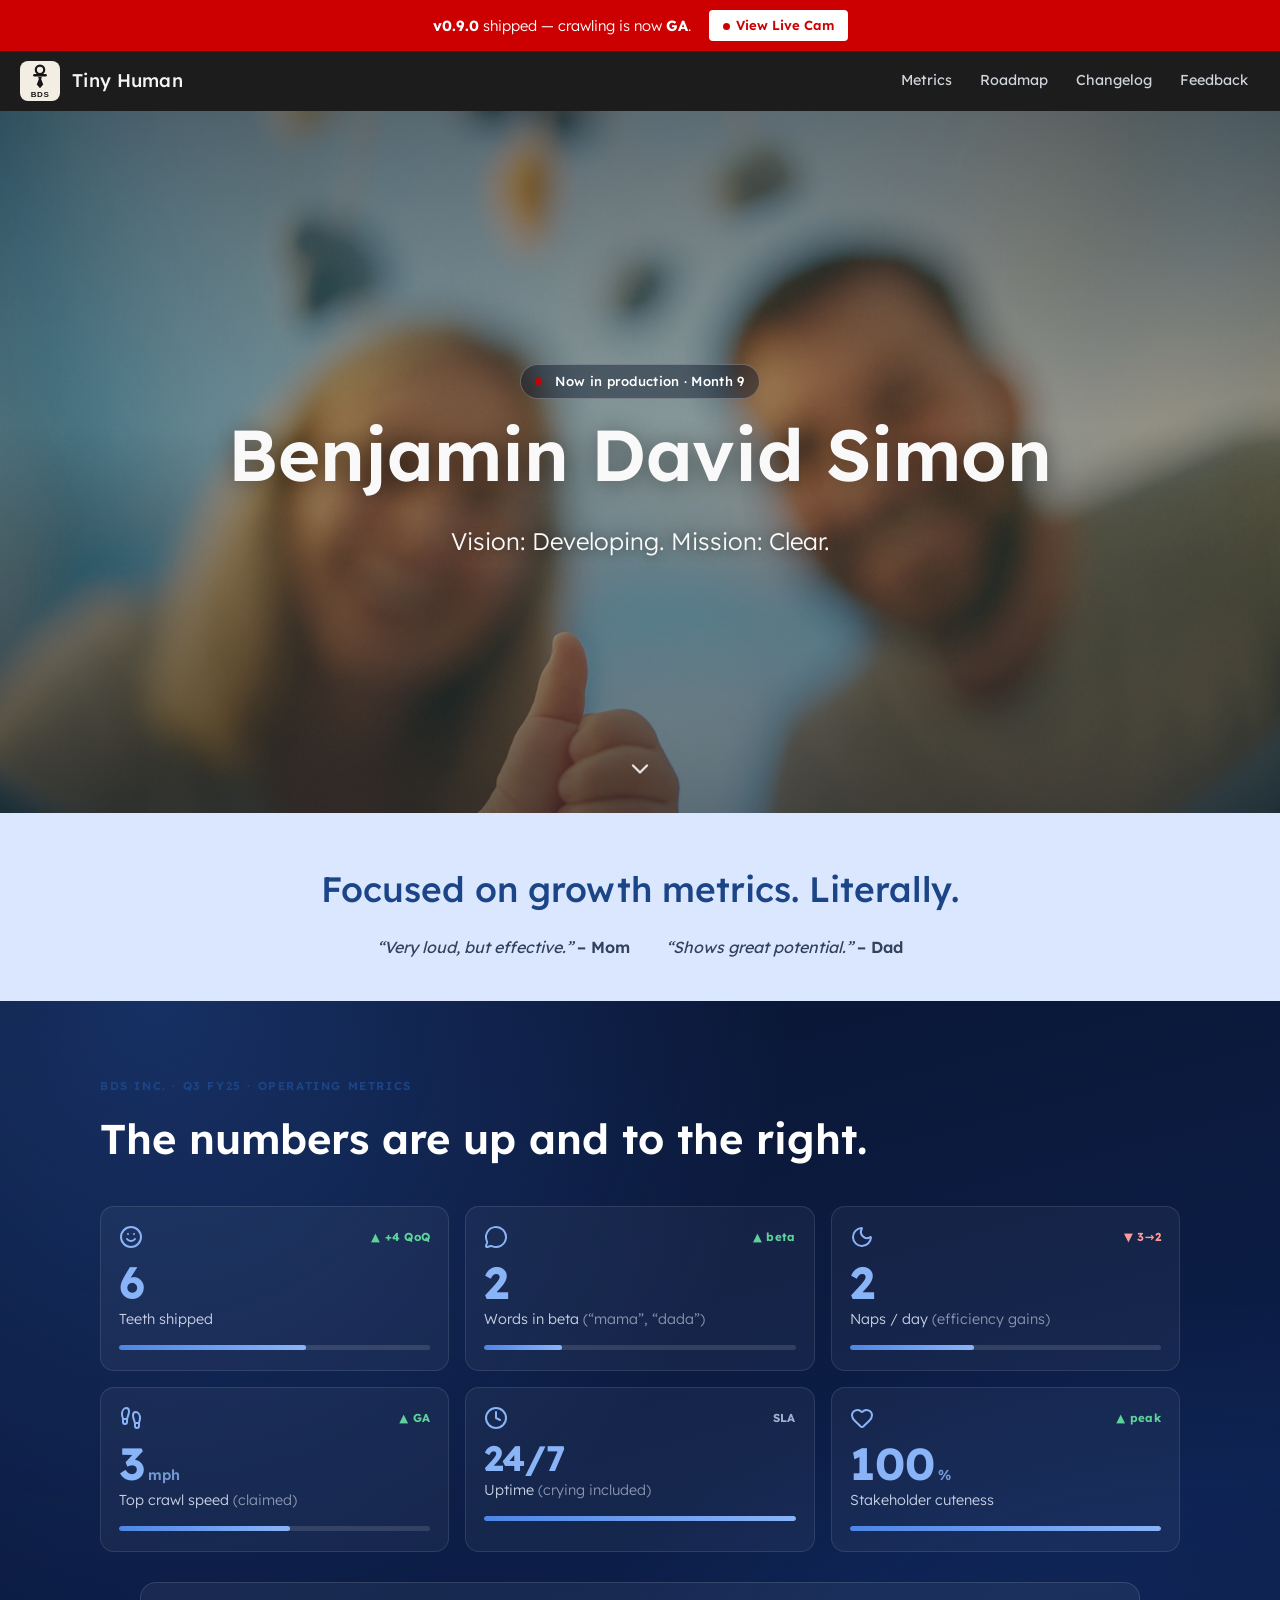
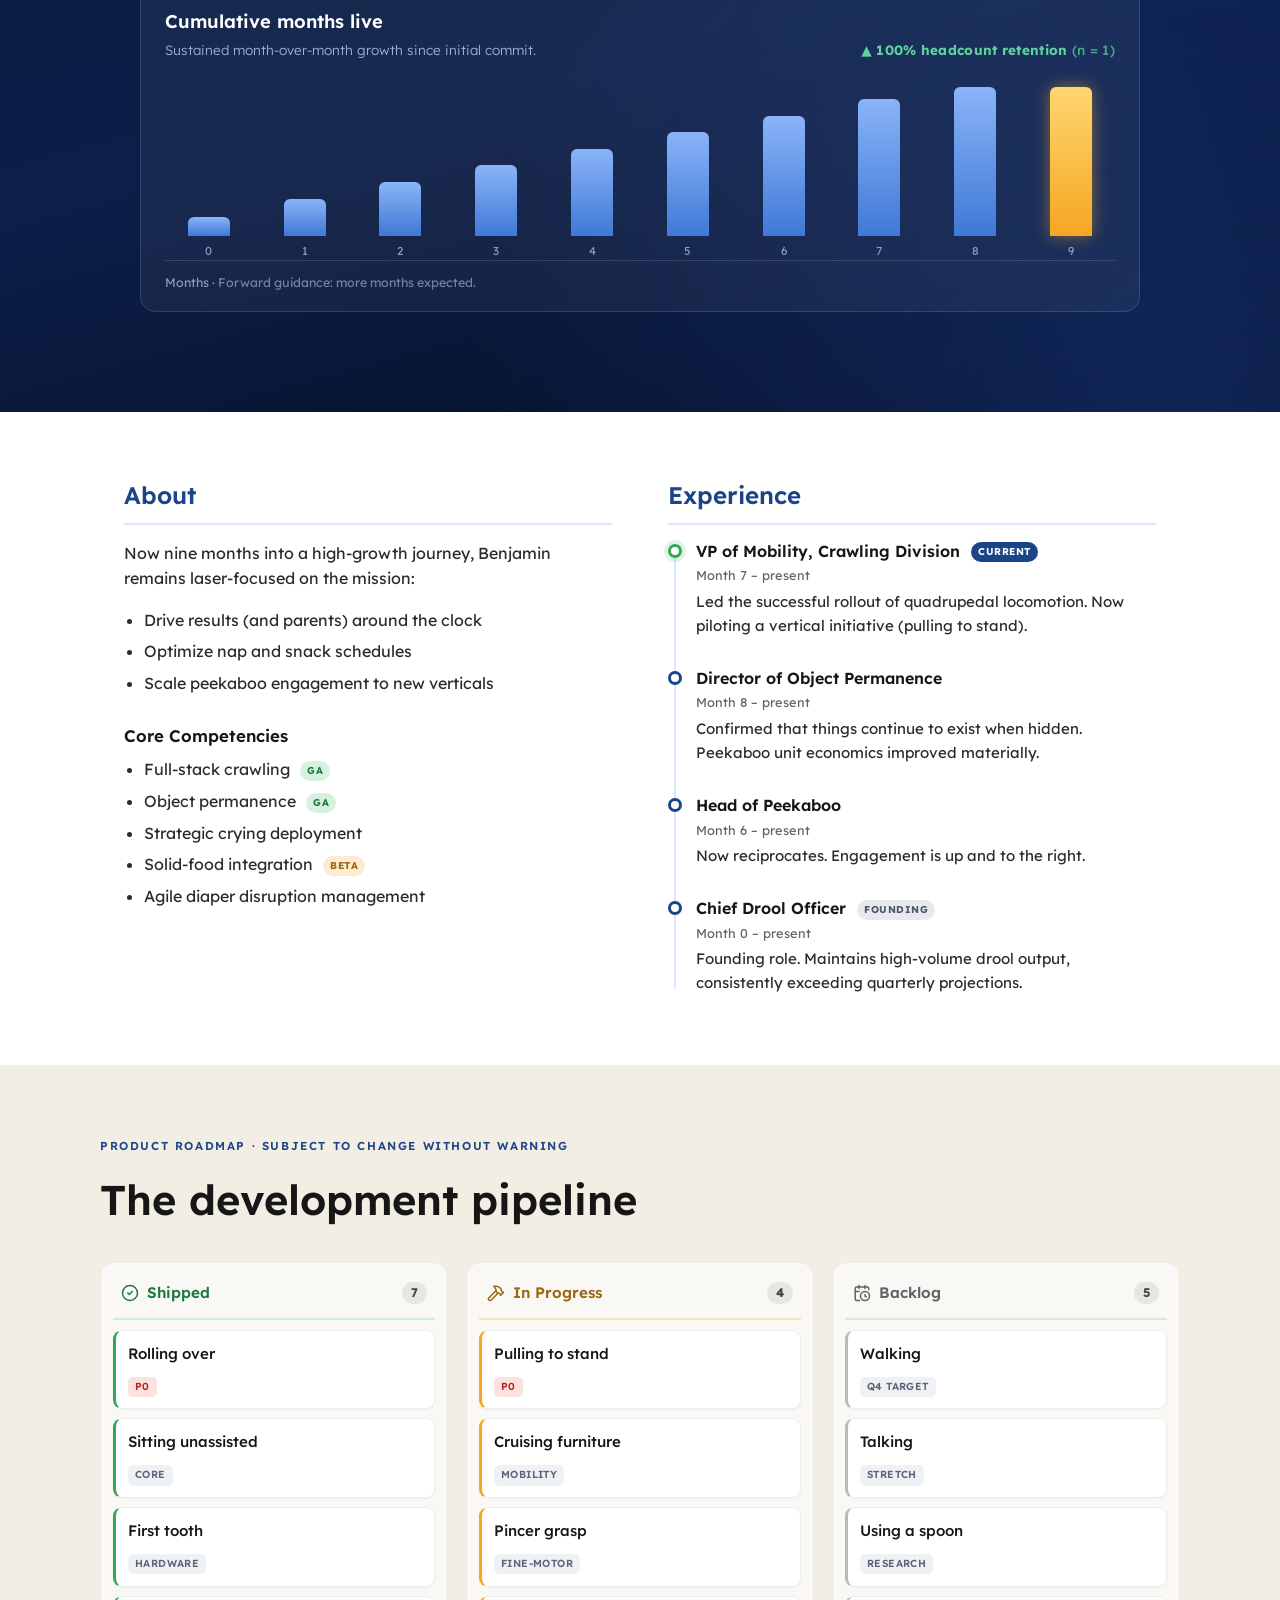
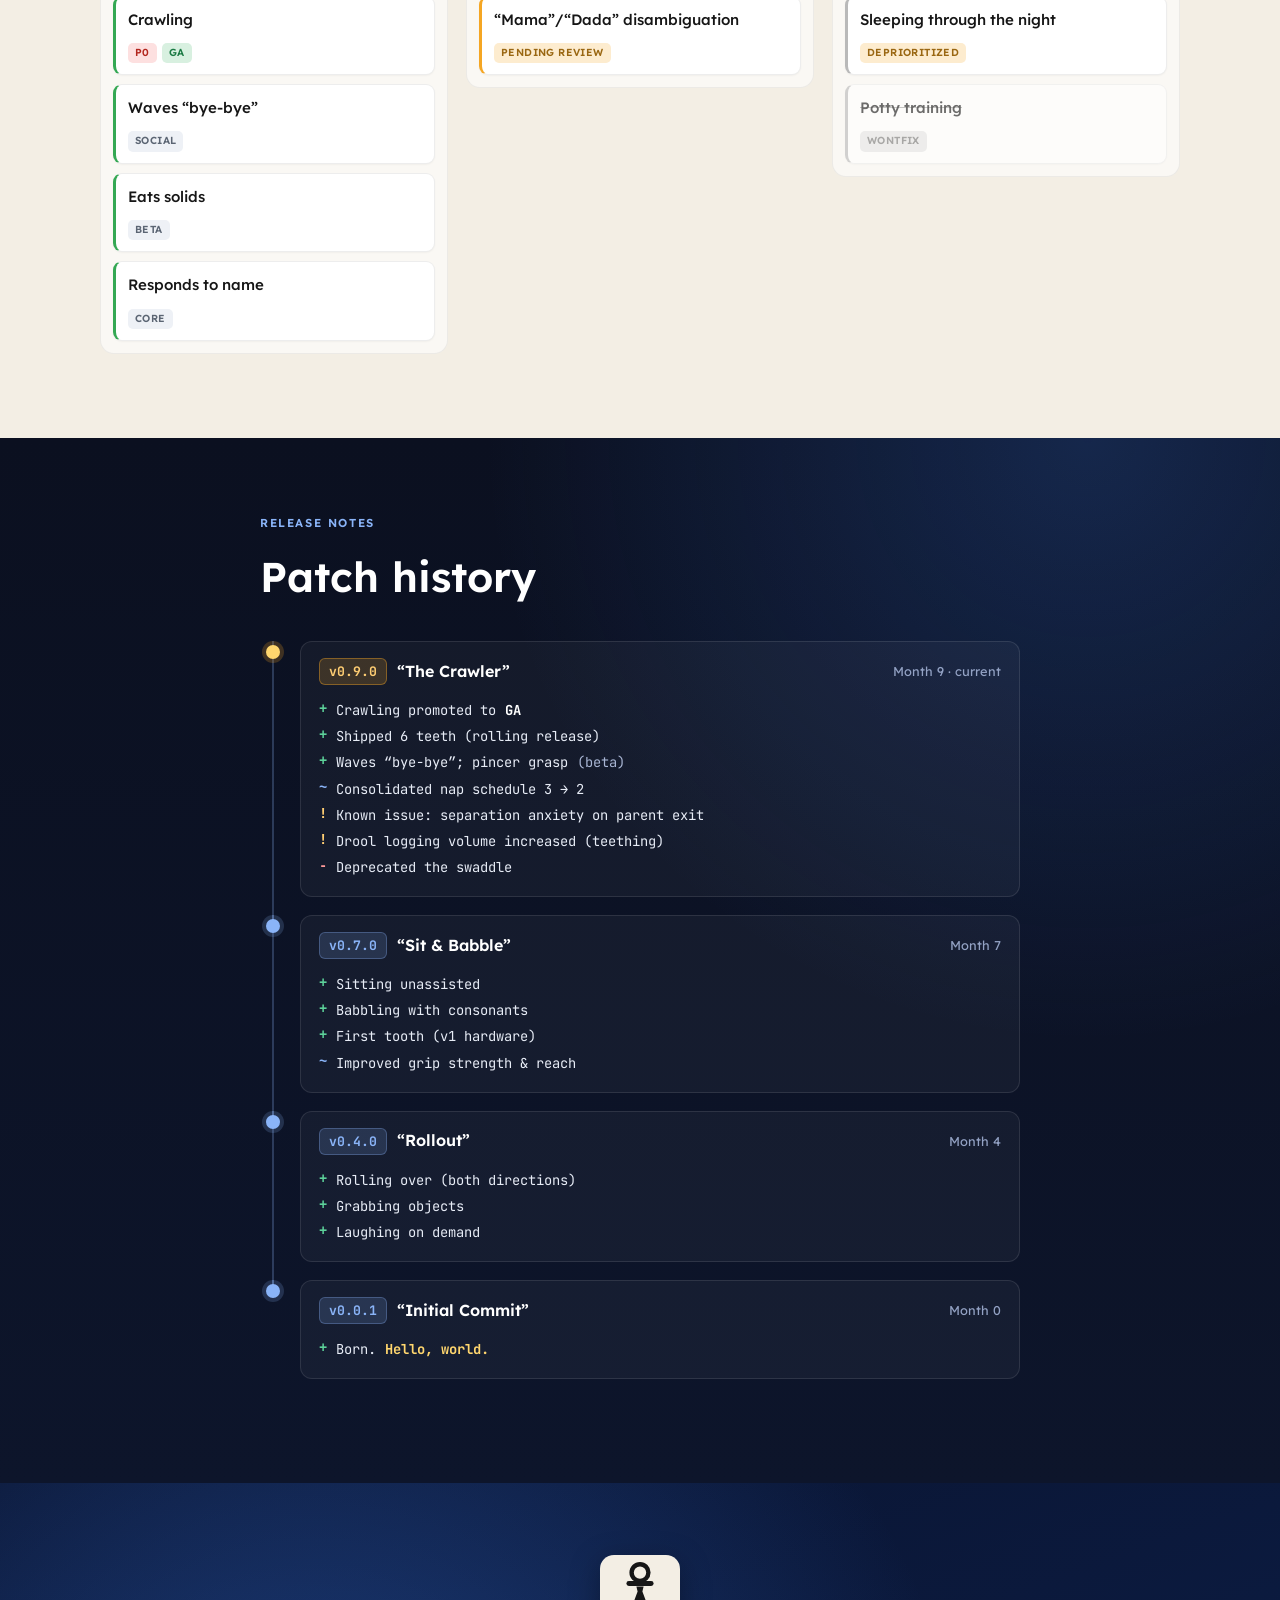
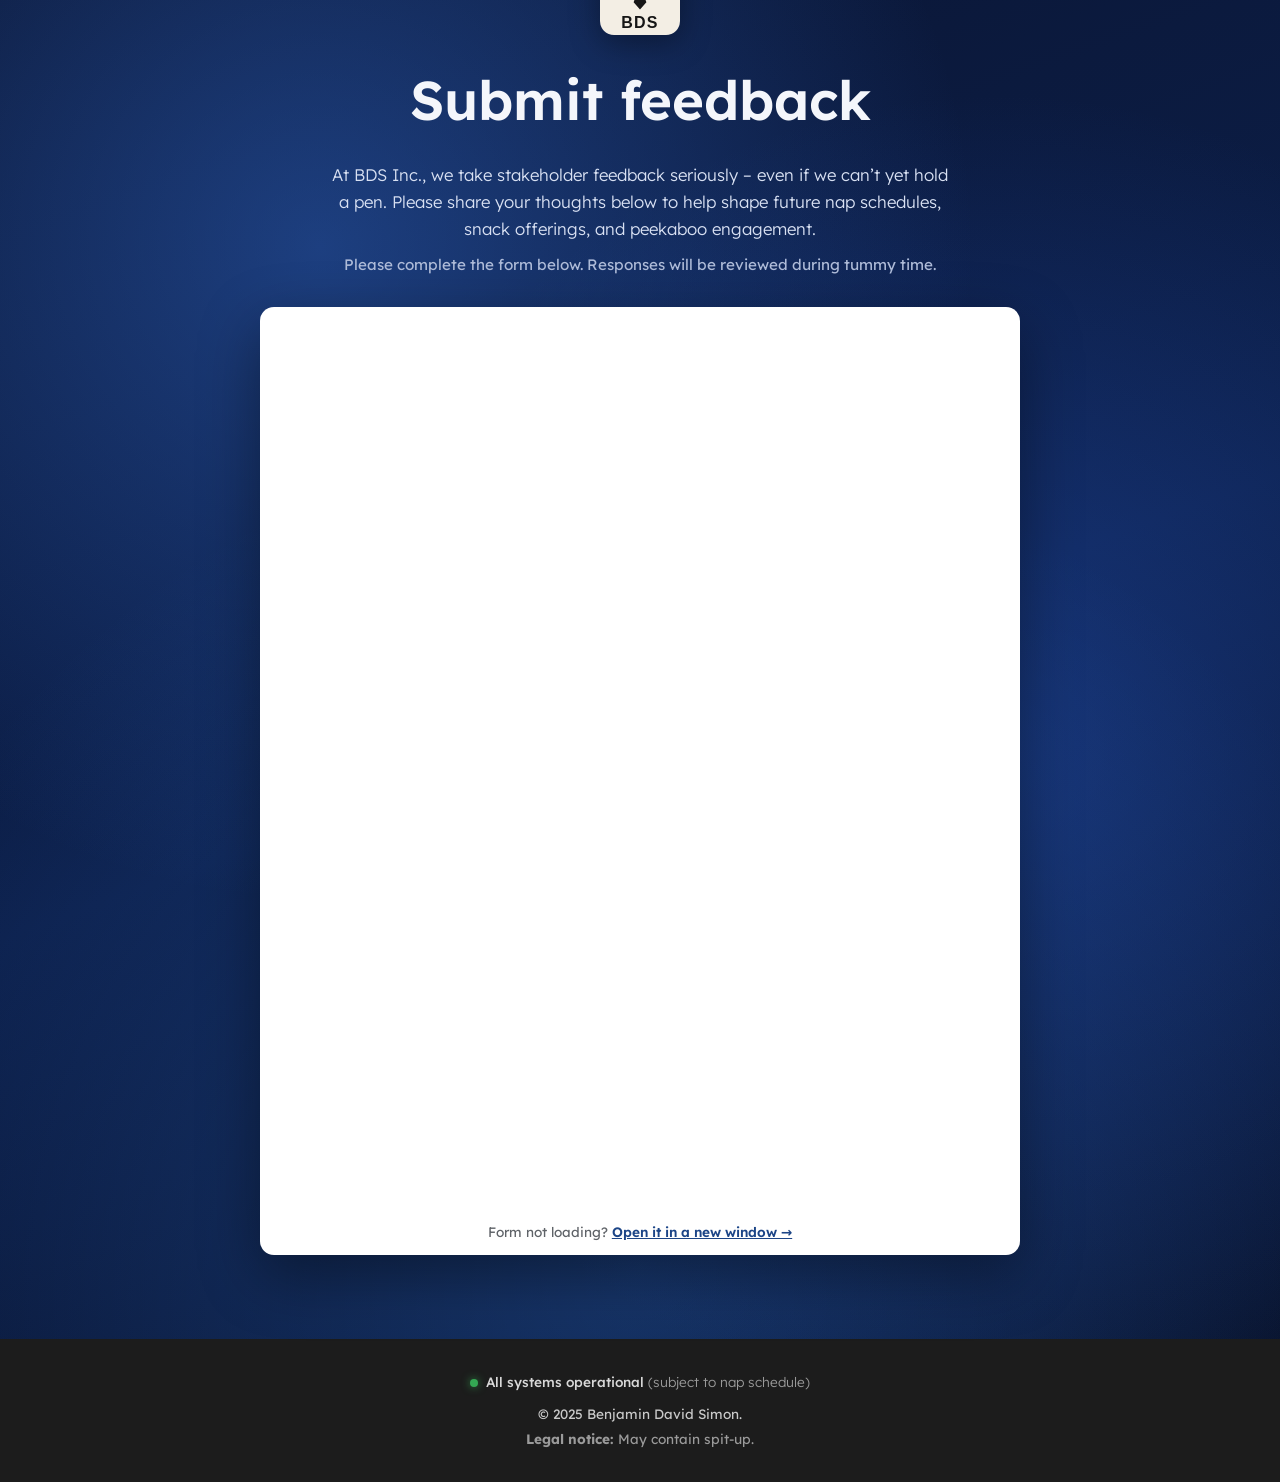
==== index.html @ ae29bde1 "Remove ×6 from First tooth card Co-Authored-By: Claude Opus 4.8 <noreply@anthropic.com>" ====
<!DOCTYPE html>
<html lang="en">
<head>
  <meta charset="UTF-8" />
  <meta name="viewport" content="width=device-width, initial-scale=1.0" />

  <!-- Keep this off search engines — it's a private family/friends site -->
  <meta name="robots" content="noindex, nofollow, noarchive, nosnippet, noimageindex" />
  <meta name="googlebot" content="noindex, nofollow, noarchive, nosnippet, noimageindex" />

  <title>Tiny Human — Benjamin David Simon</title>
  <meta name="description" content="Benjamin David Simon. Vision: Developing. Mission: Clear. The official site of one very small, very effective tiny human." />

  <!-- Open Graph / social preview -->
  <meta property="og:title" content="Tiny Human — Benjamin David Simon" />
  <meta property="og:description" content="Vision: Developing. Mission: Clear. Focused on growth metrics. Literally." />
  <meta property="og:type" content="website" />
  <meta property="og:image" content="assets/hero.jpg" />
  <meta name="theme-color" content="#161616" />

  <link rel="icon" type="image/svg+xml" href="assets/logo.svg" />

  <!-- Fonts -->
  <link rel="preconnect" href="https://fonts.googleapis.com" />
  <link rel="preconnect" href="https://fonts.gstatic.com" crossorigin />
  <link href="https://fonts.googleapis.com/css2?family=Lexend:wght@300;400;500;600;700&family=JetBrains+Mono:wght@400;500;700&display=swap" rel="stylesheet" />

  <link rel="stylesheet" href="styles.css" />
</head>
<body>

  <!-- Icon sprite (Lucide, ISC) -->
  <svg class="sprite" aria-hidden="true" focusable="false" xmlns="http://www.w3.org/2000/svg">
    <symbol id="i-smile" viewBox="0 0 24 24"><circle cx="12" cy="12" r="10"/><path d="M8 14s1.5 2 4 2 4-2 4-2"/><line x1="9" x2="9.01" y1="9" y2="9"/><line x1="15" x2="15.01" y1="9" y2="9"/></symbol>
    <symbol id="i-msg" viewBox="0 0 24 24"><path d="M2.992 16.342a2 2 0 0 1 .094 1.167l-1.065 3.29a1 1 0 0 0 1.236 1.168l3.413-.998a2 2 0 0 1 1.099.092 10 10 0 1 0-4.777-4.719"/></symbol>
    <symbol id="i-moon" viewBox="0 0 24 24"><path d="M20.985 12.486a9 9 0 1 1-9.473-9.472c.405-.022.617.46.402.803a6 6 0 0 0 8.268 8.268c.344-.215.825-.004.803.401"/></symbol>
    <symbol id="i-steps" viewBox="0 0 24 24"><path d="M4 16v-2.38C4 11.5 2.97 10.5 3 8c.03-2.72 1.49-6 4.5-6C9.37 2 10 3.8 10 5.5c0 3.11-2 5.66-2 8.68V16a2 2 0 1 1-4 0Z"/><path d="M20 20v-2.38c0-2.12 1.03-3.12 1-5.62-.03-2.72-1.49-6-4.5-6C14.63 6 14 7.8 14 9.5c0 3.11 2 5.66 2 8.68V20a2 2 0 1 0 4 0Z"/><path d="M16 17h4"/><path d="M4 13h4"/></symbol>
    <symbol id="i-clock" viewBox="0 0 24 24"><circle cx="12" cy="12" r="10"/><path d="M12 6v6l4 2"/></symbol>
    <symbol id="i-heart" viewBox="0 0 24 24"><path d="M2 9.5a5.5 5.5 0 0 1 9.591-3.676.56.56 0 0 0 .818 0A5.49 5.49 0 0 1 22 9.5c0 2.29-1.5 4-3 5.5l-5.492 5.313a2 2 0 0 1-3 .019L5 15c-1.5-1.5-3-3.2-3-5.5"/></symbol>
    <symbol id="i-check" viewBox="0 0 24 24"><circle cx="12" cy="12" r="10"/><path d="m9 12 2 2 4-4"/></symbol>
    <symbol id="i-hammer" viewBox="0 0 24 24"><path d="m15 12-9.373 9.373a1 1 0 0 1-3.001-3L12 9"/><path d="m18 15 4-4"/><path d="m21.5 11.5-1.914-1.914A2 2 0 0 1 19 8.172v-.344a2 2 0 0 0-.586-1.414l-1.657-1.657A6 6 0 0 0 12.516 3H9l1.243 1.243A6 6 0 0 1 12 8.485V10l2 2h1.172a2 2 0 0 1 1.414.586L18.5 14.5"/></symbol>
    <symbol id="i-calendar" viewBox="0 0 24 24"><path d="M16 14v2.2l1.6 1"/><path d="M16 2v4"/><path d="M21 7.5V6a2 2 0 0 0-2-2H5a2 2 0 0 0-2 2v14a2 2 0 0 0 2 2h3.5"/><path d="M3 10h5"/><path d="M8 2v4"/><circle cx="16" cy="16" r="6"/></symbol>
  </svg>

  <!-- Announcement bar -->
  <div class="announce">
    <span class="announce__text"><strong>v0.9.0</strong> shipped — crawling is now <strong>GA</strong>.</span>
    <a class="announce__cta" href="https://www.youtube.com/watch?v=P-MCFmyYCTc" target="_blank" rel="noopener nofollow"><span class="live-dot" aria-hidden="true"></span>View Live Cam</a>
  </div>

  <!-- Brand bar -->
  <header class="topbar">
    <a class="brand" href="#top">
      <img class="brand__logo" src="assets/logo.svg" alt="BDS logo" width="40" height="40" />
      <span class="brand__name">Tiny Human</span>
    </a>
    <nav class="nav" aria-label="Primary">
      <a href="#metrics">Metrics</a>
      <a href="#roadmap">Roadmap</a>
      <a href="#changelog">Changelog</a>
      <a href="#feedback">Feedback</a>
    </nav>
  </header>

  <!-- Hero -->
  <section class="hero" id="top">
    <div class="hero__bg" role="img" aria-label="A baby's-eye view of two smiling parents, with a tiny thumbs-up in the foreground"></div>
    <div class="hero__scrim"></div>
    <div class="hero__inner">
      <p class="hero__badge"><span class="live-dot" aria-hidden="true"></span> Now in production · Month 9</p>
      <h1 class="hero__title">Benjamin David Simon</h1>
      <p class="hero__tagline">Vision: Developing. Mission: Clear.</p>
    </div>
    <a class="hero__scroll" href="#growth" aria-label="Scroll down">
      <svg viewBox="0 0 24 24" width="28" height="28" aria-hidden="true"><path d="M6 9l6 6 6-6" fill="none" stroke="currentColor" stroke-width="2" stroke-linecap="round" stroke-linejoin="round"/></svg>
    </a>
  </section>

  <!-- Banner strip -->
  <section class="banner" id="growth">
    <h2 class="banner__line">Focused on growth metrics. Literally.</h2>
    <div class="banner__quotes">
      <p class="quote">&ldquo;Very loud, but effective.&rdquo; <span>&ndash; Mom</span></p>
      <p class="quote">&ldquo;Shows great potential.&rdquo; <span>&ndash; Dad</span></p>
    </div>
  </section>

  <!-- ===== Growth Dashboard ===== -->
  <section class="dash" id="metrics" aria-label="Operating metrics">
    <div class="dash__inner">
      <p class="eyebrow">BDS Inc. · Q3 FY25 · Operating Metrics</p>
      <h2 class="dash__title">The numbers are up and to the right.</h2>

      <div class="metric-grid">
        <article class="metric reveal">
          <div class="metric__top"><span class="metric__icon"><svg class="ico"><use href="#i-smile"/></svg></span><span class="trend up">▲ +4 QoQ</span></div>
          <div class="metric__num"><span data-count="6">0</span></div>
          <div class="metric__label">Teeth shipped</div>
          <div class="bar"><i style="--w:60%"></i></div>
        </article>

        <article class="metric reveal">
          <div class="metric__top"><span class="metric__icon"><svg class="ico"><use href="#i-msg"/></svg></span><span class="trend up">▲ beta</span></div>
          <div class="metric__num"><span data-count="2">0</span></div>
          <div class="metric__label">Words in beta <em>(“mama”, “dada”)</em></div>
          <div class="bar"><i style="--w:25%"></i></div>
        </article>

        <article class="metric reveal">
          <div class="metric__top"><span class="metric__icon"><svg class="ico"><use href="#i-moon"/></svg></span><span class="trend down">▼ 3→2</span></div>
          <div class="metric__num"><span data-count="2">0</span></div>
          <div class="metric__label">Naps / day <em>(efficiency gains)</em></div>
          <div class="bar"><i style="--w:40%"></i></div>
        </article>

        <article class="metric reveal">
          <div class="metric__top"><span class="metric__icon"><svg class="ico"><use href="#i-steps"/></svg></span><span class="trend up">▲ GA</span></div>
          <div class="metric__num"><span data-count="3">0</span><span class="metric__unit">mph</span></div>
          <div class="metric__label">Top crawl speed <em>(claimed)</em></div>
          <div class="bar"><i style="--w:55%"></i></div>
        </article>

        <article class="metric reveal">
          <div class="metric__top"><span class="metric__icon"><svg class="ico"><use href="#i-clock"/></svg></span><span class="trend flat">SLA</span></div>
          <div class="metric__num metric__num--sm">24/7</div>
          <div class="metric__label">Uptime <em>(crying included)</em></div>
          <div class="bar"><i style="--w:100%"></i></div>
        </article>

        <article class="metric reveal">
          <div class="metric__top"><span class="metric__icon"><svg class="ico"><use href="#i-heart"/></svg></span><span class="trend up">▲ peak</span></div>
          <div class="metric__num"><span data-count="100">0</span><span class="metric__unit">%</span></div>
          <div class="metric__label">Stakeholder cuteness</div>
          <div class="bar"><i style="--w:100%"></i></div>
        </article>
      </div>

      <!-- Literal growth chart -->
      <figure class="chart-card reveal">
        <figcaption class="chart-card__head">
          <div>
            <h3>Cumulative months live</h3>
            <p>Sustained month-over-month growth since initial commit.</p>
          </div>
          <span class="trend up big">▲ 100% headcount retention <em>(n = 1)</em></span>
        </figcaption>
        <div class="chart" role="img" aria-label="Bar chart showing steady growth from month 0 to month 9">
          <div class="chart__col" style="--h:11%"><i></i><span>0</span></div>
          <div class="chart__col" style="--h:21%"><i></i><span>1</span></div>
          <div class="chart__col" style="--h:31%"><i></i><span>2</span></div>
          <div class="chart__col" style="--h:41%"><i></i><span>3</span></div>
          <div class="chart__col" style="--h:50%"><i></i><span>4</span></div>
          <div class="chart__col" style="--h:60%"><i></i><span>5</span></div>
          <div class="chart__col" style="--h:69%"><i></i><span>6</span></div>
          <div class="chart__col" style="--h:79%"><i></i><span>7</span></div>
          <div class="chart__col" style="--h:89%"><i></i><span>8</span></div>
          <div class="chart__col is-now" style="--h:100%"><i></i><span>9</span></div>
        </div>
        <p class="chart-card__foot">Months &middot; <span>Forward guidance: more months expected.</span></p>
      </figure>
    </div>
  </section>

  <!-- About + Experience -->
  <main class="content">
    <div class="content__grid">

      <section class="col">
        <h2 class="col__head">About</h2>
        <p>Now nine months into a high-growth journey, Benjamin remains laser-focused on the mission:</p>
        <ul>
          <li>Drive results (and parents) around the clock</li>
          <li>Optimize nap and snack schedules</li>
          <li>Scale peekaboo engagement to new verticals</li>
        </ul>

        <h3 class="col__sub">Core Competencies</h3>
        <ul>
          <li>Full-stack crawling <span class="chip chip--ga">GA</span></li>
          <li>Object permanence <span class="chip chip--ga">GA</span></li>
          <li>Strategic crying deployment</li>
          <li>Solid-food integration <span class="chip chip--beta">beta</span></li>
          <li>Agile diaper disruption management</li>
        </ul>
      </section>

      <section class="col">
        <h2 class="col__head">Experience</h2>
        <ol class="timeline">
          <li class="tl reveal">
            <span class="tl__dot"></span>
            <p class="tl__role">VP of Mobility, Crawling Division <span class="chip chip--now">current</span></p>
            <p class="tl__meta">Month 7 – present</p>
            <p class="tl__desc">Led the successful rollout of quadrupedal locomotion. Now piloting a vertical initiative (pulling to stand).</p>
          </li>
          <li class="tl reveal">
            <span class="tl__dot"></span>
            <p class="tl__role">Director of Object Permanence</p>
            <p class="tl__meta">Month 8 – present</p>
            <p class="tl__desc">Confirmed that things continue to exist when hidden. Peekaboo unit economics improved materially.</p>
          </li>
          <li class="tl reveal">
            <span class="tl__dot"></span>
            <p class="tl__role">Head of Peekaboo</p>
            <p class="tl__meta">Month 6 – present</p>
            <p class="tl__desc">Now reciprocates. Engagement is up and to the right.</p>
          </li>
          <li class="tl reveal">
            <span class="tl__dot"></span>
            <p class="tl__role">Chief Drool Officer <span class="chip">founding</span></p>
            <p class="tl__meta">Month 0 – present</p>
            <p class="tl__desc">Founding role. Maintains high-volume drool output, consistently exceeding quarterly projections.</p>
          </li>
        </ol>
      </section>

    </div>
  </main>

  <!-- ===== Roadmap ===== -->
  <section class="roadmap" id="roadmap" aria-label="Product roadmap">
    <div class="roadmap__inner">
      <p class="eyebrow">Product Roadmap · subject to change without warning</p>
      <h2 class="roadmap__title">The development pipeline</h2>

      <div class="board">
        <div class="lane reveal">
          <header class="lane__head lane__head--done"><span><svg class="ico"><use href="#i-check"/></svg> Shipped</span><b>7</b></header>
          <article class="card"><p>Rolling over</p><span class="tag tag--p0">P0</span></article>
          <article class="card"><p>Sitting unassisted</p><span class="tag">core</span></article>
          <article class="card"><p>First tooth</p><span class="tag">hardware</span></article>
          <article class="card"><p>Crawling</p><span class="tag tag--p0">P0</span><span class="tag tag--ga">GA</span></article>
          <article class="card"><p>Waves “bye-bye”</p><span class="tag">social</span></article>
          <article class="card"><p>Eats solids</p><span class="tag">beta</span></article>
          <article class="card"><p>Responds to name</p><span class="tag">core</span></article>
        </div>

        <div class="lane reveal">
          <header class="lane__head lane__head--prog"><span><svg class="ico"><use href="#i-hammer"/></svg> In Progress</span><b>4</b></header>
          <article class="card"><p>Pulling to stand</p><span class="tag tag--p0">P0</span></article>
          <article class="card"><p>Cruising furniture</p><span class="tag">mobility</span></article>
          <article class="card"><p>Pincer grasp</p><span class="tag">fine-motor</span></article>
          <article class="card"><p>“Mama”/“Dada” disambiguation</p><span class="tag tag--blocked">pending review</span></article>
        </div>

        <div class="lane reveal">
          <header class="lane__head lane__head--todo"><span><svg class="ico"><use href="#i-calendar"/></svg> Backlog</span><b>5</b></header>
          <article class="card"><p>Walking</p><span class="tag">Q4 target</span></article>
          <article class="card"><p>Talking</p><span class="tag">stretch</span></article>
          <article class="card"><p>Using a spoon</p><span class="tag">research</span></article>
          <article class="card"><p>Sleeping through the night</p><span class="tag tag--blocked">deprioritized</span></article>
          <article class="card card--wontfix"><p>Potty training</p><span class="tag tag--wontfix">wontfix</span></article>
        </div>
      </div>
    </div>
  </section>

  <!-- ===== Changelog ===== -->
  <section class="changelog" id="changelog" aria-label="Release notes">
    <div class="changelog__inner">
      <p class="eyebrow eyebrow--light">Release Notes</p>
      <h2 class="changelog__title">Patch history</h2>

      <ol class="releases">
        <li class="rel reveal">
          <div class="rel__rail"><span class="rel__node"></span></div>
          <div class="rel__body">
            <div class="rel__head">
              <span class="ver ver--now">v0.9.0</span>
              <span class="rel__name">“The Crawler”</span>
              <span class="rel__when">Month 9 · current</span>
            </div>
            <ul class="notes">
              <li class="add"><code>+</code> Crawling promoted to <b>GA</b></li>
              <li class="add"><code>+</code> Shipped 6 teeth (rolling release)</li>
              <li class="add"><code>+</code> Waves “bye-bye”; pincer grasp <em>(beta)</em></li>
              <li class="chg"><code>~</code> Consolidated nap schedule 3 → 2</li>
              <li class="warn"><code>!</code> Known issue: separation anxiety on parent exit</li>
              <li class="warn"><code>!</code> Drool logging volume increased (teething)</li>
              <li class="rem"><code>-</code> Deprecated the swaddle</li>
            </ul>
          </div>
        </li>

        <li class="rel reveal">
          <div class="rel__rail"><span class="rel__node"></span></div>
          <div class="rel__body">
            <div class="rel__head">
              <span class="ver">v0.7.0</span>
              <span class="rel__name">“Sit &amp; Babble”</span>
              <span class="rel__when">Month 7</span>
            </div>
            <ul class="notes">
              <li class="add"><code>+</code> Sitting unassisted</li>
              <li class="add"><code>+</code> Babbling with consonants</li>
              <li class="add"><code>+</code> First tooth (v1 hardware)</li>
              <li class="chg"><code>~</code> Improved grip strength &amp; reach</li>
            </ul>
          </div>
        </li>

        <li class="rel reveal">
          <div class="rel__rail"><span class="rel__node"></span></div>
          <div class="rel__body">
            <div class="rel__head">
              <span class="ver">v0.4.0</span>
              <span class="rel__name">“Rollout”</span>
              <span class="rel__when">Month 4</span>
            </div>
            <ul class="notes">
              <li class="add"><code>+</code> Rolling over (both directions)</li>
              <li class="add"><code>+</code> Grabbing objects</li>
              <li class="add"><code>+</code> Laughing on demand</li>
            </ul>
          </div>
        </li>

        <li class="rel reveal">
          <div class="rel__rail"><span class="rel__node"></span></div>
          <div class="rel__body">
            <div class="rel__head">
              <span class="ver">v0.0.1</span>
              <span class="rel__name">“Initial Commit”</span>
              <span class="rel__when">Month 0</span>
            </div>
            <ul class="notes">
              <li class="add"><code>+</code> Born. <span class="hello">Hello, world.</span></li>
            </ul>
          </div>
        </li>
      </ol>
    </div>
  </section>

  <!-- Feedback -->
  <section class="feedback" id="feedback">
    <div class="feedback__inner">
      <div class="feedback__brand">
        <img src="assets/logo.svg" alt="BDS logo" width="80" height="80" />
      </div>
      <h2 class="feedback__title">Submit feedback</h2>
      <p class="feedback__lead">At BDS Inc., we take stakeholder feedback seriously &ndash; even if we can&rsquo;t yet hold a pen. Please share your thoughts below to help shape future nap schedules, snack offerings, and peekaboo engagement.</p>
      <p class="feedback__note">Please complete the form below. Responses will be reviewed during tummy time.</p>

      <div class="feedback__form">
        <iframe
          title="Q2 Life and Growth Plan"
          src="https://docs.google.com/forms/d/e/1FAIpQLSexILXkvs09cMgOXMcLMdtYUe9MPH0YODjCh6sx8Vl-PvvJtA/viewform?embedded=true"
          width="100%" height="900" frameborder="0" marginheight="0" marginwidth="0" loading="lazy">
          Loading&hellip;
        </iframe>
        <p class="feedback__fallback">
          Form not loading?
          <a href="https://docs.google.com/forms/d/e/1FAIpQLSexILXkvs09cMgOXMcLMdtYUe9MPH0YODjCh6sx8Vl-PvvJtA/viewform" target="_blank" rel="noopener">Open it in a new window &rarr;</a>
        </p>
      </div>
    </div>
  </section>

  <!-- Footer -->
  <footer class="footer">
    <p class="footer__status"><span class="status-dot" aria-hidden="true"></span> All systems operational <span class="footer__dim">(subject to nap schedule)</span></p>
    <p>&copy; 2025 Benjamin David Simon.</p>
    <p class="footer__legal"><strong>Legal notice:</strong> May contain spit-up.</p>
  </footer>

  <script src="app.js" defer></script>
  <script>
    console.log("%c👶 Tiny Human v0.9.0 — now crawling.", "font-size:14px;font-weight:700;color:#1c4587;");
    console.log("%cHiring soon: Junior VP of Peekaboo. No experience required.", "color:#5f6368;");
  </script>

</body>
</html>
---- styles.css ----
/* ===== Benjamin David Simon — "Tiny Human" ===== */

:root {
  --red:        #cc0000;
  --ink:        #161616;
  --dark:       #1c1c1c;
  --blue:       #1c4587;   /* heading blue from original */
  --blue-soft:  #dbe7ff;   /* light banner band */
  --paper:      #ffffff;
  --cream:      #f3eee4;
  --text:       #2b2b2b;
  --muted:      #5f6368;
  --maxw:       1080px;
  --navy:       #0a1430;
  --navy2:      #0c1f4a;
  --sky:        #8ab4f8;
  --green:      #34a853;
  --amber:      #f5a623;
  --mono:       "JetBrains Mono", ui-monospace, SFMono-Regular, Menlo, monospace;
}

* { box-sizing: border-box; }

html { scroll-behavior: smooth; }

/* Honor reduced-motion: show everything, no transitions */
@media (prefers-reduced-motion: reduce) {
  * { animation: none !important; transition: none !important; scroll-behavior: auto; }
  .reveal { opacity: 1 !important; transform: none !important; }
}

/* Scroll reveal */
.reveal {
  opacity: 0;
  transform: translateY(22px);
  transition: opacity .6s ease, transform .6s cubic-bezier(.2,.7,.2,1);
}
.reveal.in { opacity: 1; transform: none; }

body {
  margin: 0;
  font-family: "Lexend", system-ui, -apple-system, "Segoe UI", Roboto, sans-serif;
  color: var(--text);
  background: var(--paper);
  line-height: 1.6;
  -webkit-font-smoothing: antialiased;
}

img { max-width: 100%; display: block; }

a { color: inherit; }

/* ===== Announcement bar ===== */
.announce {
  background: var(--red);
  color: #fff;
  display: flex;
  align-items: center;
  justify-content: center;
  gap: 18px;
  flex-wrap: wrap;
  padding: 10px 16px;
  font-size: 0.92rem;
  text-align: center;
}
.announce__text { font-weight: 300; }
.announce__cta {
  display: inline-block;
  background: #fff;
  color: var(--red);
  text-decoration: none;
  font-weight: 600;
  font-size: 0.82rem;
  padding: 5px 14px;
  border-radius: 4px;
  white-space: nowrap;
  transition: transform .12s ease, box-shadow .12s ease;
}
.announce__cta:hover { transform: translateY(-1px); box-shadow: 0 4px 12px rgba(0,0,0,.2); }
.live-dot {
  display: inline-block;
  width: 7px; height: 7px;
  margin-right: 6px;
  border-radius: 50%;
  background: var(--red);
  box-shadow: 0 0 0 0 rgba(204,0,0,.7);
  animation: pulse 1.5s infinite;
  vertical-align: middle;
}
@keyframes pulse {
  0%   { box-shadow: 0 0 0 0 rgba(204,0,0,.6); }
  70%  { box-shadow: 0 0 0 7px rgba(204,0,0,0); }
  100% { box-shadow: 0 0 0 0 rgba(204,0,0,0); }
}

/* ===== Brand bar ===== */
.topbar {
  background: var(--dark);
  padding: 10px 20px;
  display: flex;
  align-items: center;
  justify-content: space-between;
  gap: 16px;
  position: sticky;
  top: 0;
  z-index: 50;
}
.nav {
  display: flex;
  gap: 4px;
  flex-wrap: wrap;
}
.nav a {
  color: #cfd4dc;
  text-decoration: none;
  font-size: .9rem;
  font-weight: 400;
  padding: 6px 12px;
  border-radius: 6px;
  transition: background .15s ease, color .15s ease;
}
.nav a:hover { background: rgba(255,255,255,.1); color: #fff; }
@media (max-width: 560px) {
  .topbar { flex-direction: column; align-items: flex-start; gap: 8px; position: static; }
  .nav { gap: 2px; }
  .nav a { padding: 5px 9px; font-size: .82rem; }
}
.brand {
  display: inline-flex;
  align-items: center;
  gap: 12px;
  text-decoration: none;
  color: #f4f4f4;
}
.brand__logo { border-radius: 8px; }
.brand__name {
  font-weight: 500;
  font-size: 1.15rem;
  letter-spacing: .3px;
}

/* ===== Hero ===== */
.hero {
  position: relative;
  min-height: 78vh;
  display: flex;
  align-items: center;
  justify-content: center;
  overflow: hidden;
  text-align: center;
  color: #f9f9f9;
}
.hero__bg {
  position: absolute;
  inset: 0;
  background: url("assets/hero.jpg") center 35% / cover no-repeat;
  transform: scale(1.02);
}
.hero__scrim {
  position: absolute;
  inset: 0;
  background: linear-gradient(180deg, rgba(10,20,40,.45) 0%, rgba(10,20,40,.25) 45%, rgba(10,20,40,.55) 100%);
}
.hero__inner {
  position: relative;
  z-index: 1;
  padding: 40px 24px;
}
.hero__badge {
  display: inline-flex;
  align-items: center;
  gap: 7px;
  font-size: .82rem;
  font-weight: 500;
  letter-spacing: .3px;
  color: #fff;
  background: rgba(10,20,40,.45);
  border: 1px solid rgba(255,255,255,.25);
  backdrop-filter: blur(4px);
  padding: 6px 14px;
  border-radius: 999px;
  margin: 0 0 18px;
}
.hero__title {
  font-size: clamp(2.4rem, 7vw, 4.5rem);
  font-weight: 600;
  margin: 0 0 .4em;
  line-height: 1.05;
  text-shadow: 0 2px 24px rgba(0,0,0,.45);
}
.hero__tagline {
  font-size: clamp(1rem, 2.4vw, 1.5rem);
  font-weight: 300;
  margin: 0;
  text-shadow: 0 1px 12px rgba(0,0,0,.5);
}
.hero__scroll {
  position: absolute;
  bottom: 22px;
  left: 50%;
  transform: translateX(-50%);
  z-index: 1;
  color: #fff;
  opacity: .85;
  animation: bob 1.8s ease-in-out infinite;
}
@keyframes bob { 0%,100% { transform: translate(-50%, 0); } 50% { transform: translate(-50%, 6px); } }

/* ===== Light banner band ===== */
.banner {
  background: var(--blue-soft);
  text-align: center;
  padding: 48px 24px 40px;
}
.banner__line {
  color: var(--blue);
  font-size: clamp(1.4rem, 4vw, 2.2rem);
  font-weight: 500;
  margin: 0 0 18px;
}
.banner__quotes {
  display: flex;
  gap: 36px;
  justify-content: center;
  flex-wrap: wrap;
}
.quote {
  margin: 0;
  font-size: 1rem;
  color: #33415c;
  font-style: italic;
}
.quote span { font-style: normal; font-weight: 600; }

/* ===== KPI strip ===== */
.kpis {
  background: var(--dark);
  color: #f4f4f4;
  padding: 30px 24px;
}
.kpis__grid {
  max-width: var(--maxw);
  margin: 0 auto;
  display: grid;
  grid-template-columns: repeat(4, 1fr);
  gap: 20px;
  text-align: center;
}
.kpi {
  display: flex;
  flex-direction: column;
  gap: 4px;
  padding: 6px 8px;
}
.kpi__num {
  font-size: clamp(1.6rem, 4vw, 2.3rem);
  font-weight: 700;
  color: #8ab4f8;
  line-height: 1;
}
.kpi__label { font-size: .85rem; color: #c7c7c7; font-weight: 300; }
.kpi__label em { font-style: normal; opacity: .7; }

/* ===== Content ===== */
.content {
  max-width: var(--maxw);
  margin: 0 auto;
  padding: 64px 24px;
}
.content__grid {
  display: grid;
  grid-template-columns: 1fr 1fr;
  gap: 56px;
}
.col__head {
  color: var(--blue);
  font-size: 1.5rem;
  font-weight: 600;
  margin: 0 0 14px;
  border-bottom: 2px solid var(--blue-soft);
  padding-bottom: 8px;
}
.col__sub {
  color: var(--ink);
  font-size: 1.05rem;
  font-weight: 600;
  margin: 26px 0 8px;
}
.col ul { margin: 8px 0 0; padding-left: 20px; }
.col li { margin: 6px 0; }

.job { margin-bottom: 22px; }
.job__title { font-weight: 600; margin: 0 0 2px; color: var(--ink); }
.job__dates { font-weight: 400; color: var(--muted); font-size: .92em; }
.job__desc { margin: 0; }

/* ===== Feedback (dark) ===== */
.feedback {
  position: relative;
  color: #f4f6fb;
  background:
    radial-gradient(circle at 25% 25%, rgba(56,120,230,.40), transparent 45%),
    radial-gradient(circle at 78% 60%, rgba(40,90,200,.38), transparent 50%),
    radial-gradient(circle at 50% 95%, rgba(60,140,255,.28), transparent 55%),
    linear-gradient(160deg, #0a1430 0%, #0c1f4a 55%, #060d22 100%);
  padding: 72px 24px 84px;
}
.feedback__inner {
  max-width: 760px;
  margin: 0 auto;
  text-align: center;
}
.feedback__brand img {
  margin: 0 auto 22px;
  border-radius: 14px;
  box-shadow: 0 8px 30px rgba(0,0,0,.35);
}
.feedback__title {
  font-size: clamp(2rem, 6vw, 3.4rem);
  font-weight: 600;
  margin: 0 0 18px;
}
.feedback__lead {
  font-size: 1.05rem;
  font-weight: 300;
  color: #d8e0f2;
  margin: 0 auto 10px;
  max-width: 620px;
}
.feedback__note {
  font-size: .95rem;
  color: #aebbd8;
  margin: 0 0 30px;
}
.feedback__form {
  background: #fff;
  border-radius: 14px;
  padding: 8px;
  box-shadow: 0 20px 60px rgba(0,0,0,.4);
  overflow: hidden;
}
.feedback__form iframe {
  display: block;
  width: 100%;
  border: 0;
  border-radius: 8px;
}
.feedback__fallback {
  font-size: .85rem;
  color: var(--muted);
  margin: 6px 0 4px;
}
.feedback__fallback a { color: var(--blue); font-weight: 600; }

/* ===== Footer ===== */
.footer {
  background: var(--dark);
  color: #c9c9c9;
  text-align: center;
  padding: 28px 20px;
  font-size: .85rem;
}
.footer p { margin: 4px 0; }
.footer__legal { color: #9a9a9a; }
.footer__status { color: #d8d8d8; font-weight: 500; margin-bottom: 10px !important; }
.footer__dim { color: #9a9a9a; font-weight: 300; }
.status-dot {
  display: inline-block;
  width: 8px; height: 8px;
  border-radius: 50%;
  background: #34a853;
  box-shadow: 0 0 8px rgba(52,168,83,.8);
  vertical-align: middle;
  margin-right: 4px;
}

/* ===== Icons (Lucide sprite) ===== */
.sprite { position: absolute; width: 0; height: 0; overflow: hidden; }
.ico {
  width: 1em;
  height: 1em;
  fill: none;
  stroke: currentColor;
  stroke-width: 2;
  stroke-linecap: round;
  stroke-linejoin: round;
  flex: none;
}

/* ===== Shared section bits ===== */
.eyebrow {
  text-transform: uppercase;
  letter-spacing: 1.6px;
  font-size: .72rem;
  font-weight: 600;
  color: var(--blue);
  margin: 0 0 10px;
}
.eyebrow--light { color: var(--sky); }

/* chips / tags */
.chip {
  display: inline-block;
  font-size: .62rem;
  font-weight: 700;
  text-transform: uppercase;
  letter-spacing: .5px;
  padding: 2px 7px;
  border-radius: 999px;
  vertical-align: middle;
  margin-left: 6px;
  background: #e7e9ee;
  color: #4b5563;
}
.chip--ga   { background: #d8f0e0; color: #1b7a44; }
.chip--beta { background: #fdeccf; color: #9a6712; }
.chip--now  { background: var(--blue); color: #fff; }

/* trend pills */
.trend { font-size: .72rem; font-weight: 700; letter-spacing: .3px; }
.trend.up   { color: #5dd29a; }
.trend.down { color: #ff9a9a; }
.trend.flat { color: #9fb0cf; }
.trend.big  { font-size: .85rem; }
.trend.big em { font-style: normal; opacity: .75; font-weight: 500; }

/* ===== Growth Dashboard ===== */
.dash {
  background:
    radial-gradient(circle at 12% 0%, rgba(56,120,230,.28), transparent 42%),
    radial-gradient(circle at 92% 100%, rgba(40,90,200,.30), transparent 46%),
    linear-gradient(165deg, var(--navy) 0%, var(--navy2) 60%, #060d22 100%);
  color: #eef2fb;
  padding: 76px 24px 84px;
}
.dash__inner { max-width: var(--maxw); margin: 0 auto; }
.dash__title {
  font-size: clamp(1.7rem, 4.4vw, 2.6rem);
  font-weight: 600;
  margin: 0 0 34px;
  color: #fff;
}

.metric-grid {
  display: grid;
  grid-template-columns: repeat(3, 1fr);
  gap: 16px;
  margin-bottom: 30px;
}
.metric {
  background: rgba(255,255,255,.045);
  border: 1px solid rgba(255,255,255,.1);
  border-radius: 14px;
  padding: 18px 18px 20px;
  transition: transform .18s ease, border-color .18s ease, background .18s ease;
}
.metric:hover {
  transform: translateY(-3px);
  border-color: rgba(138,180,248,.5);
  background: rgba(255,255,255,.07);
}
.metric__top { display: flex; align-items: center; justify-content: space-between; }
.metric__icon { display: inline-flex; color: var(--sky); }
.metric__icon .ico { width: 24px; height: 24px; }
.metric__num {
  font-size: clamp(2.1rem, 5vw, 2.8rem);
  font-weight: 700;
  color: var(--sky);
  line-height: 1.05;
  margin-top: 10px;
  font-variant-numeric: tabular-nums;
}
.metric__num--sm { font-size: clamp(1.7rem, 4vw, 2.2rem); }
.metric__unit { font-size: .9rem; font-weight: 600; opacity: .8; margin-left: 3px; }
.metric__label { font-size: .9rem; color: #c7d0e3; font-weight: 300; margin-top: 2px; }
.metric__label em { font-style: normal; opacity: .65; }
.metric .bar {
  height: 5px;
  border-radius: 999px;
  background: rgba(255,255,255,.12);
  margin-top: 14px;
  overflow: hidden;
}
.metric .bar i {
  display: block;
  height: 100%;
  width: 0;
  border-radius: 999px;
  background: linear-gradient(90deg, #4d86e6, var(--sky));
  transition: width 1.1s cubic-bezier(.2,.7,.2,1);
}
.metric.in .bar i { width: var(--w); }

/* Literal growth chart */
.chart-card {
  background: rgba(255,255,255,.05);
  border: 1px solid rgba(255,255,255,.12);
  border-radius: 16px;
  padding: 24px 24px 18px;
}
.chart-card__head {
  display: flex;
  align-items: flex-end;
  justify-content: space-between;
  gap: 16px;
  flex-wrap: wrap;
  margin-bottom: 20px;
}
.chart-card__head h3 { margin: 0 0 3px; font-size: 1.15rem; color: #fff; font-weight: 600; }
.chart-card__head p { margin: 0; font-size: .85rem; color: #9fb0cf; font-weight: 300; }
.chart {
  display: grid;
  grid-template-columns: repeat(10, 1fr);
  align-items: end;
  gap: 8px;
  height: 180px;
  padding-top: 6px;
  border-bottom: 1px solid rgba(255,255,255,.14);
}
.chart__col { display: flex; flex-direction: column; align-items: center; justify-content: flex-end; height: 100%; }
.chart__col i {
  display: block;
  width: 100%;
  max-width: 42px;
  height: 0;
  border-radius: 6px 6px 0 0;
  background: linear-gradient(180deg, var(--sky), #3f78d6);
  transition: height 1s cubic-bezier(.2,.7,.2,1);
}
.chart.in .chart__col i,
.chart-card.in .chart__col i { height: var(--h); }
.chart__col.is-now i { background: linear-gradient(180deg, #ffd66e, #f5a623); box-shadow: 0 0 16px rgba(245,166,35,.5); }
.chart__col span { font-size: .72rem; color: #8b9bbd; margin-top: 6px; }
.chart-card.in .chart__col i { transition-delay: calc(var(--i, 0) * 60ms); }
.chart-card__foot { font-size: .78rem; color: #8b9bbd; margin: 12px 0 0; }
.chart-card__foot span { opacity: .8; }

/* ===== Experience timeline ===== */
.timeline { list-style: none; margin: 6px 0 0; padding: 0; position: relative; }
.timeline::before {
  content: "";
  position: absolute;
  left: 6px; top: 6px; bottom: 6px;
  width: 2px;
  background: var(--blue-soft);
}
.tl { position: relative; padding: 0 0 22px 28px; }
.tl:last-child { padding-bottom: 0; }
.tl__dot {
  position: absolute;
  left: 0; top: 5px;
  width: 14px; height: 14px;
  border-radius: 50%;
  background: #fff;
  border: 3px solid var(--blue);
}
.tl:first-child .tl__dot { border-color: var(--green); box-shadow: 0 0 0 4px rgba(52,168,83,.15); }
.tl__role { font-weight: 600; color: var(--ink); margin: 0; }
.tl__meta { font-size: .8rem; color: var(--muted); margin: 1px 0 4px; }
.tl__desc { margin: 0; font-size: .94rem; }

/* ===== Roadmap board ===== */
.roadmap { background: var(--cream); padding: 72px 24px 84px; }
.roadmap__inner { max-width: var(--maxw); margin: 0 auto; }
.roadmap__title {
  font-size: clamp(1.7rem, 4.4vw, 2.6rem);
  font-weight: 600;
  color: var(--ink);
  margin: 0 0 30px;
}
.board { display: grid; grid-template-columns: repeat(3, 1fr); gap: 18px; align-items: start; }
.lane {
  background: rgba(255,255,255,.6);
  border: 1px solid rgba(0,0,0,.06);
  border-radius: 14px;
  padding: 12px;
}
.lane__head {
  display: flex;
  align-items: center;
  justify-content: space-between;
  font-weight: 600;
  font-size: .95rem;
  padding: 6px 8px 12px;
  border-bottom: 2px solid transparent;
  margin-bottom: 10px;
}
.lane__head > span { display: inline-flex; align-items: center; gap: 8px; }
.lane__head .ico { width: 18px; height: 18px; }
.lane__head b {
  font-size: .78rem;
  background: rgba(0,0,0,.07);
  color: #444;
  border-radius: 999px;
  padding: 1px 9px;
}
.lane__head--done { color: #1b7a44; border-color: #cdeedb; }
.lane__head--prog { color: #9a6712; border-color: #f5e2bf; }
.lane__head--todo { color: #5f6368; border-color: #e2e2e2; }
.card {
  background: #fff;
  border: 1px solid rgba(0,0,0,.07);
  border-left: 3px solid var(--blue);
  border-radius: 9px;
  padding: 11px 12px;
  margin-bottom: 9px;
  box-shadow: 0 1px 2px rgba(0,0,0,.04);
  transition: transform .14s ease, box-shadow .14s ease;
}
.card:last-child { margin-bottom: 0; }
.card:hover { transform: translateY(-2px); box-shadow: 0 6px 16px rgba(0,0,0,.1); }
.lane__head--done ~ .card,
.lane:nth-child(1) .card { border-left-color: var(--green); }
.lane:nth-child(2) .card { border-left-color: var(--amber); }
.lane:nth-child(3) .card { border-left-color: #b9b9b9; }
.card p { margin: 0 0 6px; font-weight: 500; font-size: .94rem; color: var(--ink); }
.card p em { font-style: normal; color: var(--muted); font-weight: 400; }
.card--wontfix { opacity: .62; }
.card--wontfix p { text-decoration: line-through; text-decoration-color: rgba(0,0,0,.35); }
.tag {
  display: inline-block;
  font-size: .64rem;
  font-weight: 600;
  text-transform: uppercase;
  letter-spacing: .4px;
  padding: 2px 7px;
  border-radius: 5px;
  margin-right: 5px;
  background: #eef1f6;
  color: #5b6573;
}
.tag--p0 { background: #fde0e0; color: #b3261e; }
.tag--ga { background: #d8f0e0; color: #1b7a44; }
.tag--blocked { background: #fdeccf; color: #9a6712; }
.tag--wontfix { background: #e6e6e6; color: #777; }

/* ===== Changelog ===== */
.changelog {
  background:
    radial-gradient(circle at 85% 0%, rgba(56,120,230,.22), transparent 40%),
    linear-gradient(180deg, #0b1020 0%, #0d152b 100%);
  color: #e7ecf6;
  padding: 76px 24px 86px;
}
.changelog__inner { max-width: 760px; margin: 0 auto; }
.changelog__title {
  font-size: clamp(1.7rem, 4.4vw, 2.6rem);
  font-weight: 600;
  color: #fff;
  margin: 0 0 32px;
}
.releases { list-style: none; margin: 0; padding: 0; }
.rel { display: grid; grid-template-columns: 26px 1fr; gap: 14px; }
.rel__rail { position: relative; display: flex; justify-content: center; }
.rel__rail::before {
  content: "";
  position: absolute;
  top: 0; bottom: -8px;
  width: 2px;
  background: rgba(138,180,248,.25);
}
.rel:last-child .rel__rail::before { bottom: auto; height: 14px; }
.rel__node {
  position: relative;
  z-index: 1;
  width: 14px; height: 14px;
  margin-top: 4px;
  border-radius: 50%;
  background: var(--sky);
  box-shadow: 0 0 0 4px rgba(138,180,248,.18);
}
.rel:first-child .rel__node { background: #ffd66e; box-shadow: 0 0 0 4px rgba(245,166,35,.22); }
.rel__body {
  background: rgba(255,255,255,.04);
  border: 1px solid rgba(255,255,255,.1);
  border-radius: 12px;
  padding: 16px 18px;
  margin-bottom: 18px;
}
.rel__head { display: flex; align-items: center; gap: 10px; flex-wrap: wrap; margin-bottom: 12px; }
.ver {
  font-family: var(--mono);
  font-size: .82rem;
  font-weight: 700;
  background: rgba(138,180,248,.16);
  color: var(--sky);
  border: 1px solid rgba(138,180,248,.3);
  padding: 2px 9px;
  border-radius: 6px;
}
.ver--now { background: rgba(245,166,35,.18); color: #ffce73; border-color: rgba(245,166,35,.4); }
.rel__name { font-weight: 600; color: #fff; }
.rel__when { margin-left: auto; font-size: .8rem; color: #93a2c4; }
.notes { list-style: none; margin: 0; padding: 0; font-family: var(--mono); font-size: .86rem; line-height: 1.9; }
.notes li { display: flex; gap: 9px; }
.notes code { font-weight: 700; width: 1ch; flex: none; }
.notes .add code { color: #5dd29a; }
.notes .chg code { color: var(--sky); }
.notes .warn code { color: #ffce73; }
.notes .rem code { color: #ff9a9a; }
.notes b { color: #fff; font-weight: 700; }
.notes em { color: #a9b6d4; font-style: normal; }
.hello { color: #ffd66e; font-weight: 700; }

/* ===== Responsive ===== */
@media (max-width: 860px) {
  .metric-grid { grid-template-columns: repeat(2, 1fr); }
  .board { grid-template-columns: 1fr; }
}
@media (max-width: 720px) {
  .content__grid { grid-template-columns: 1fr; gap: 40px; }
  .content { padding: 48px 22px; }
  .banner__quotes { gap: 8px 28px; }
  .kpis__grid { grid-template-columns: repeat(2, 1fr); gap: 22px 12px; }
  .dash, .roadmap, .changelog { padding-left: 18px; padding-right: 18px; }
  .chart { height: 150px; gap: 5px; }
  .rel__when { margin-left: 0; width: 100%; }
}
@media (max-width: 460px) {
  .metric-grid { grid-template-columns: 1fr 1fr; gap: 12px; }
  .metric { padding: 14px; }
}
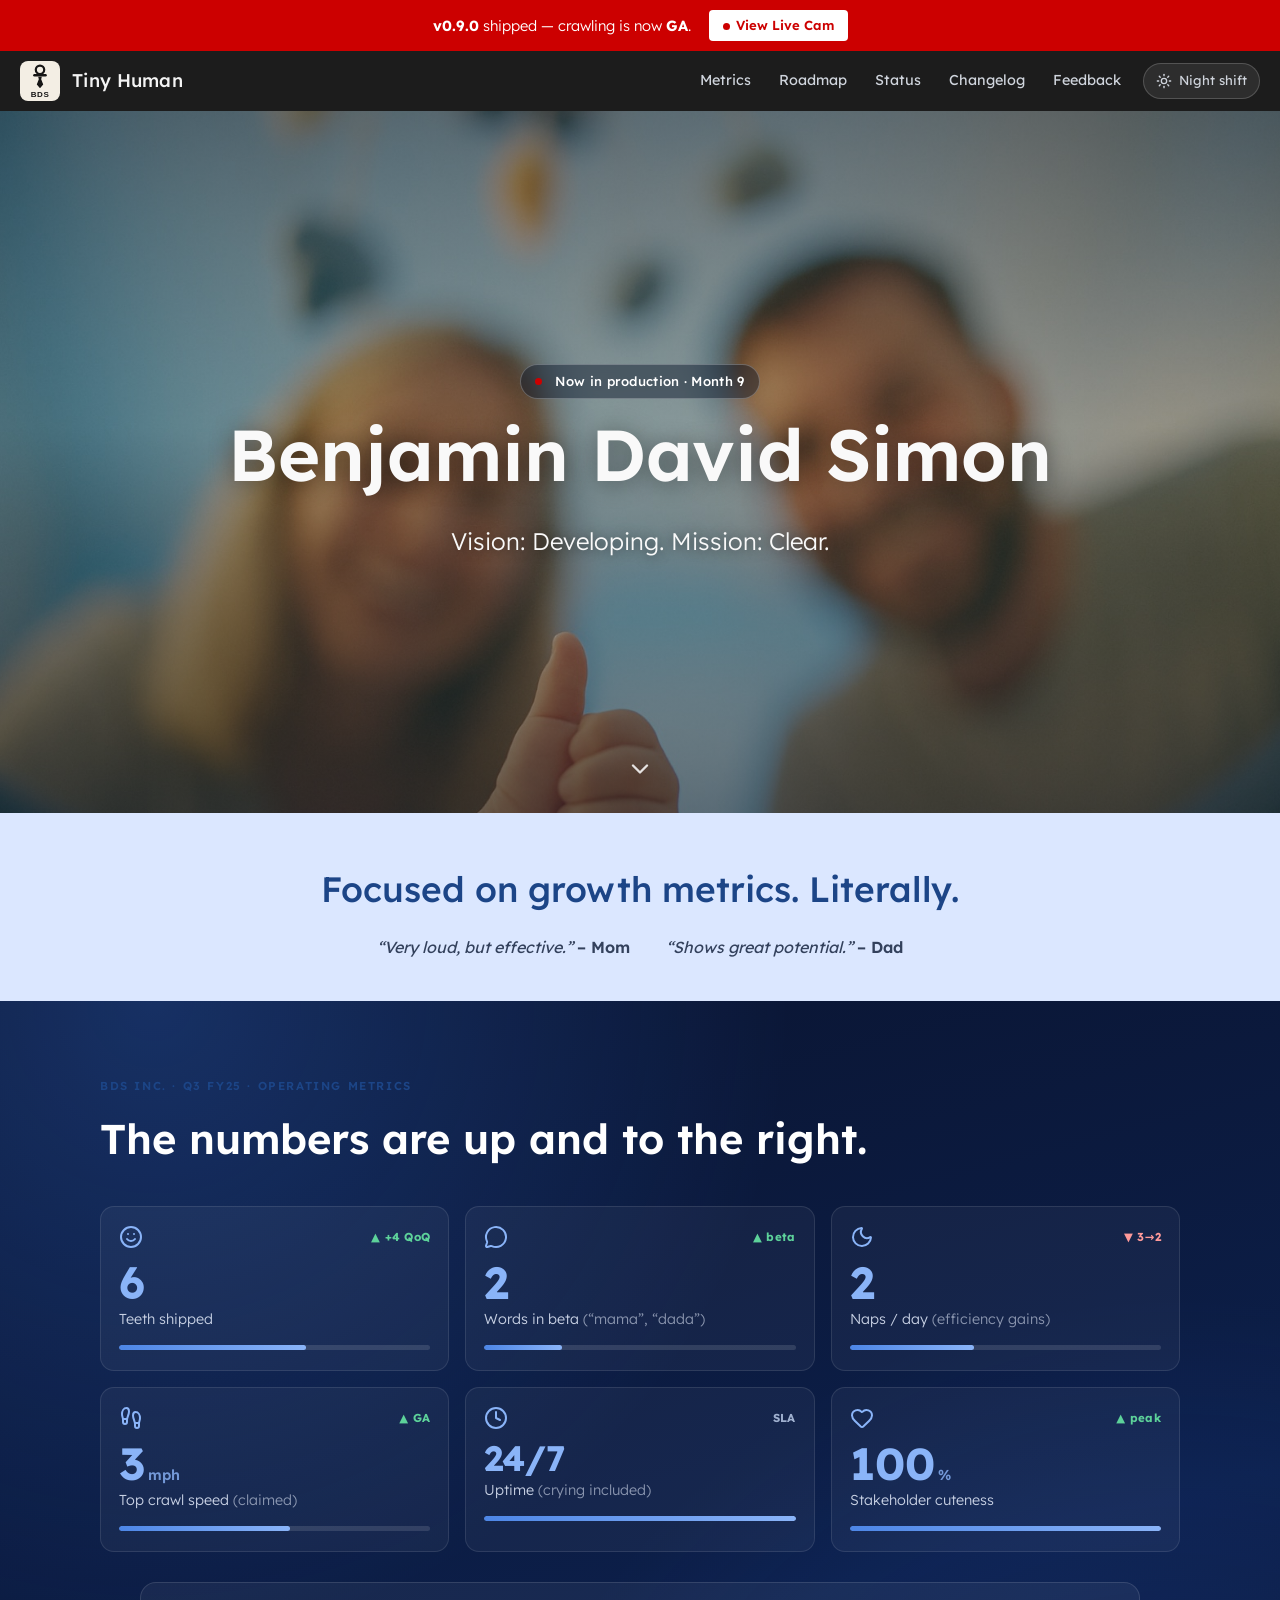
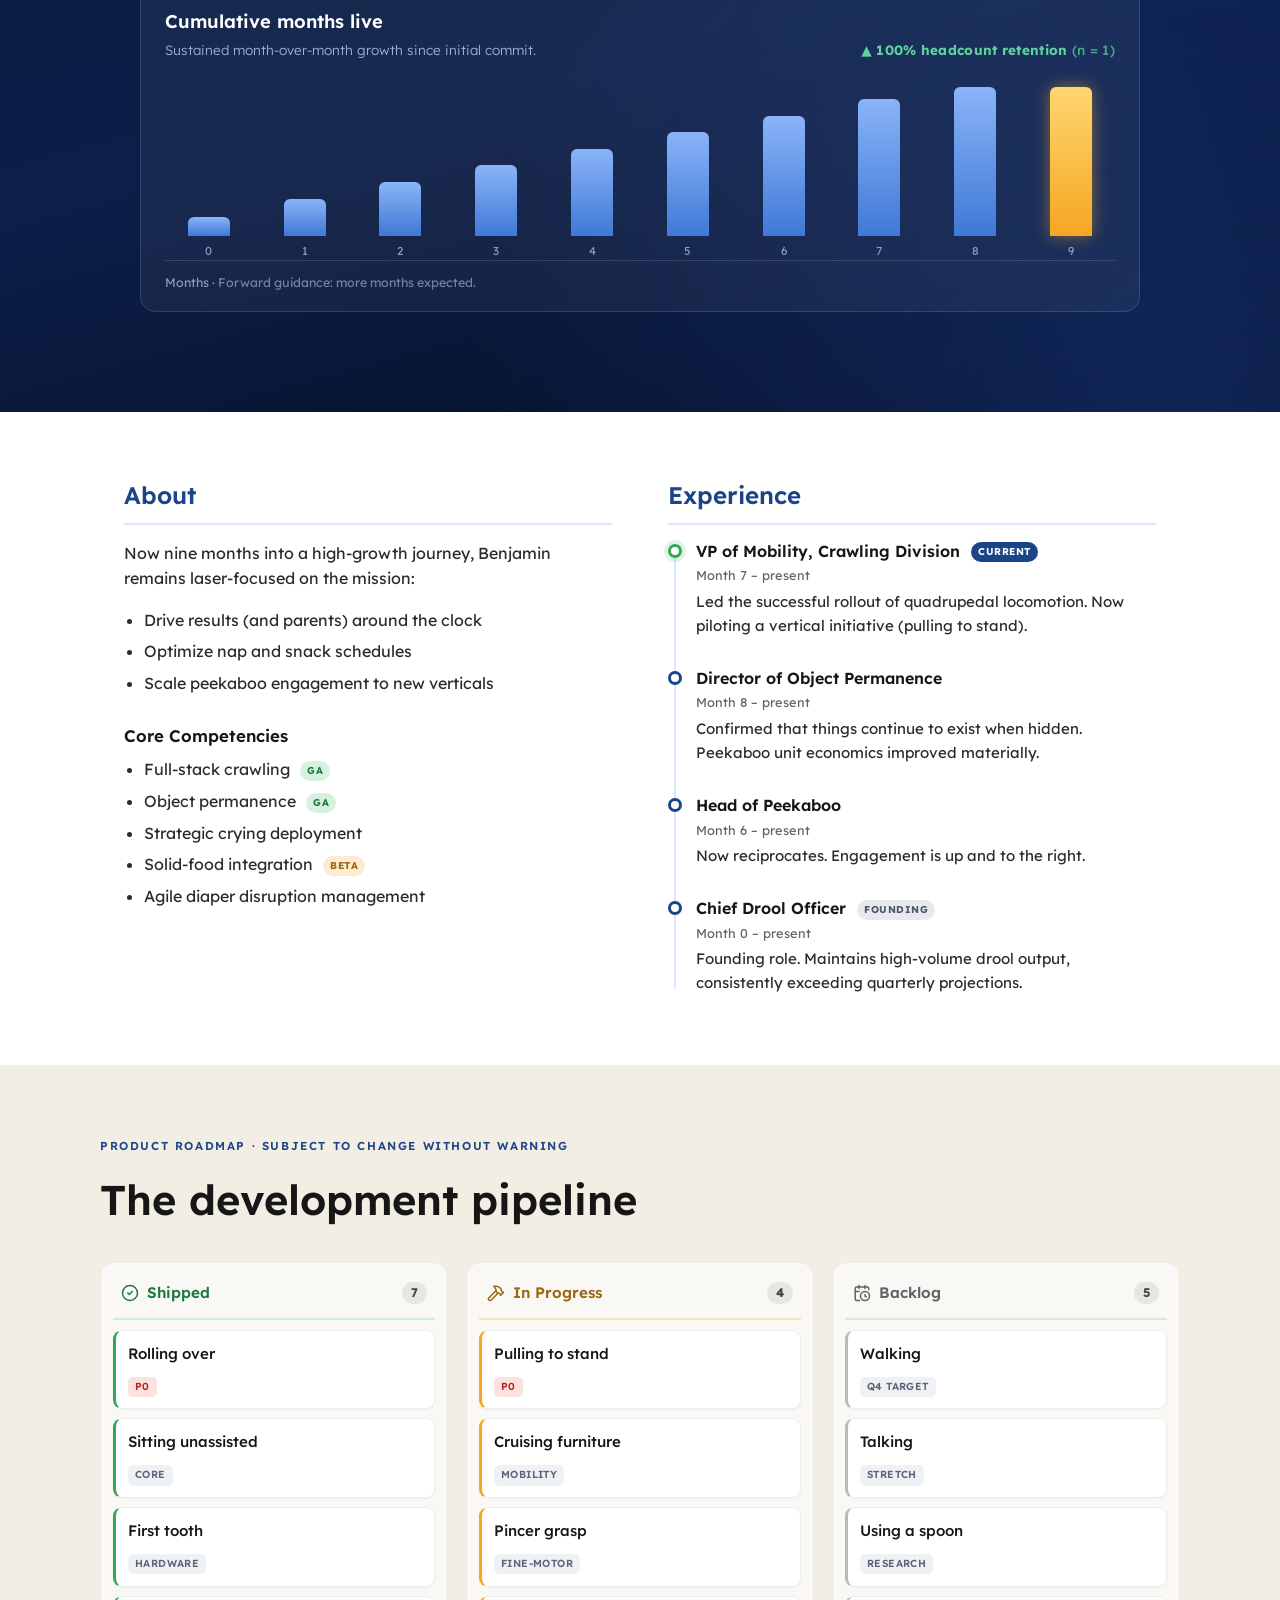
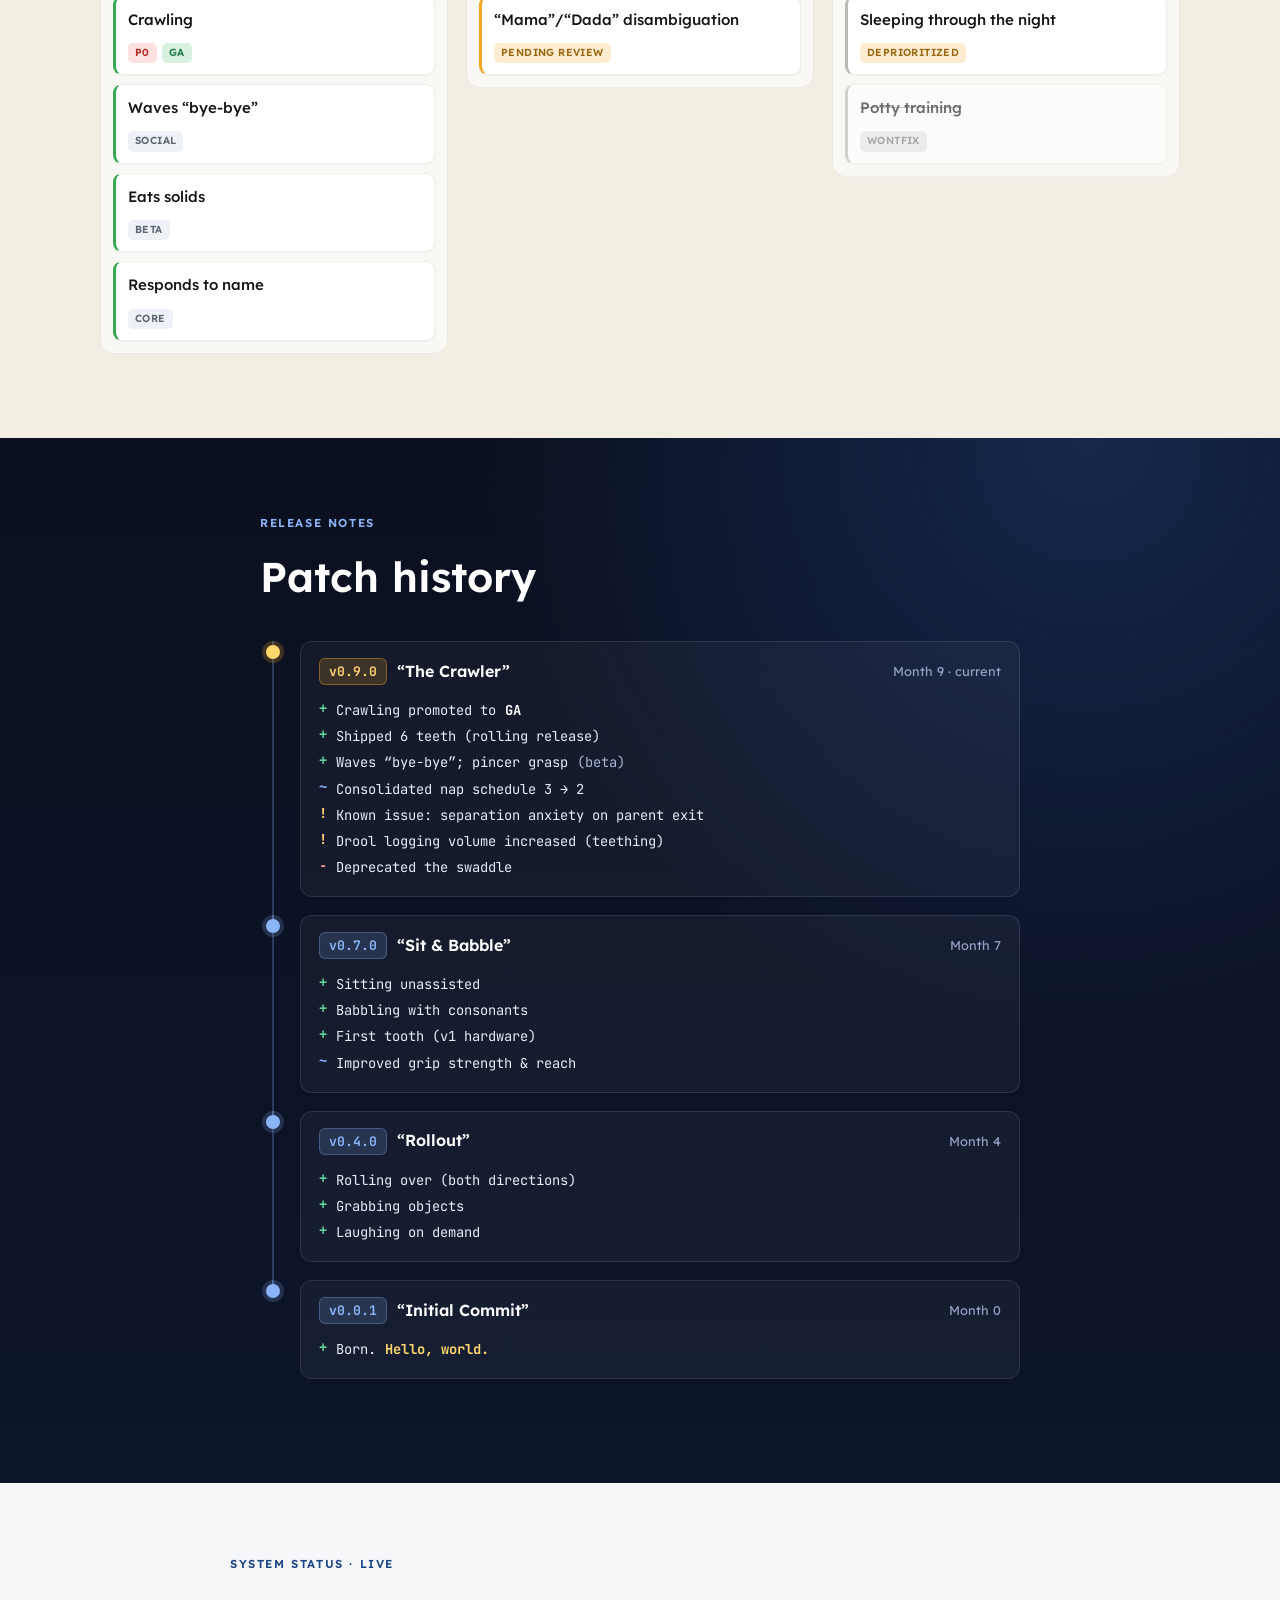
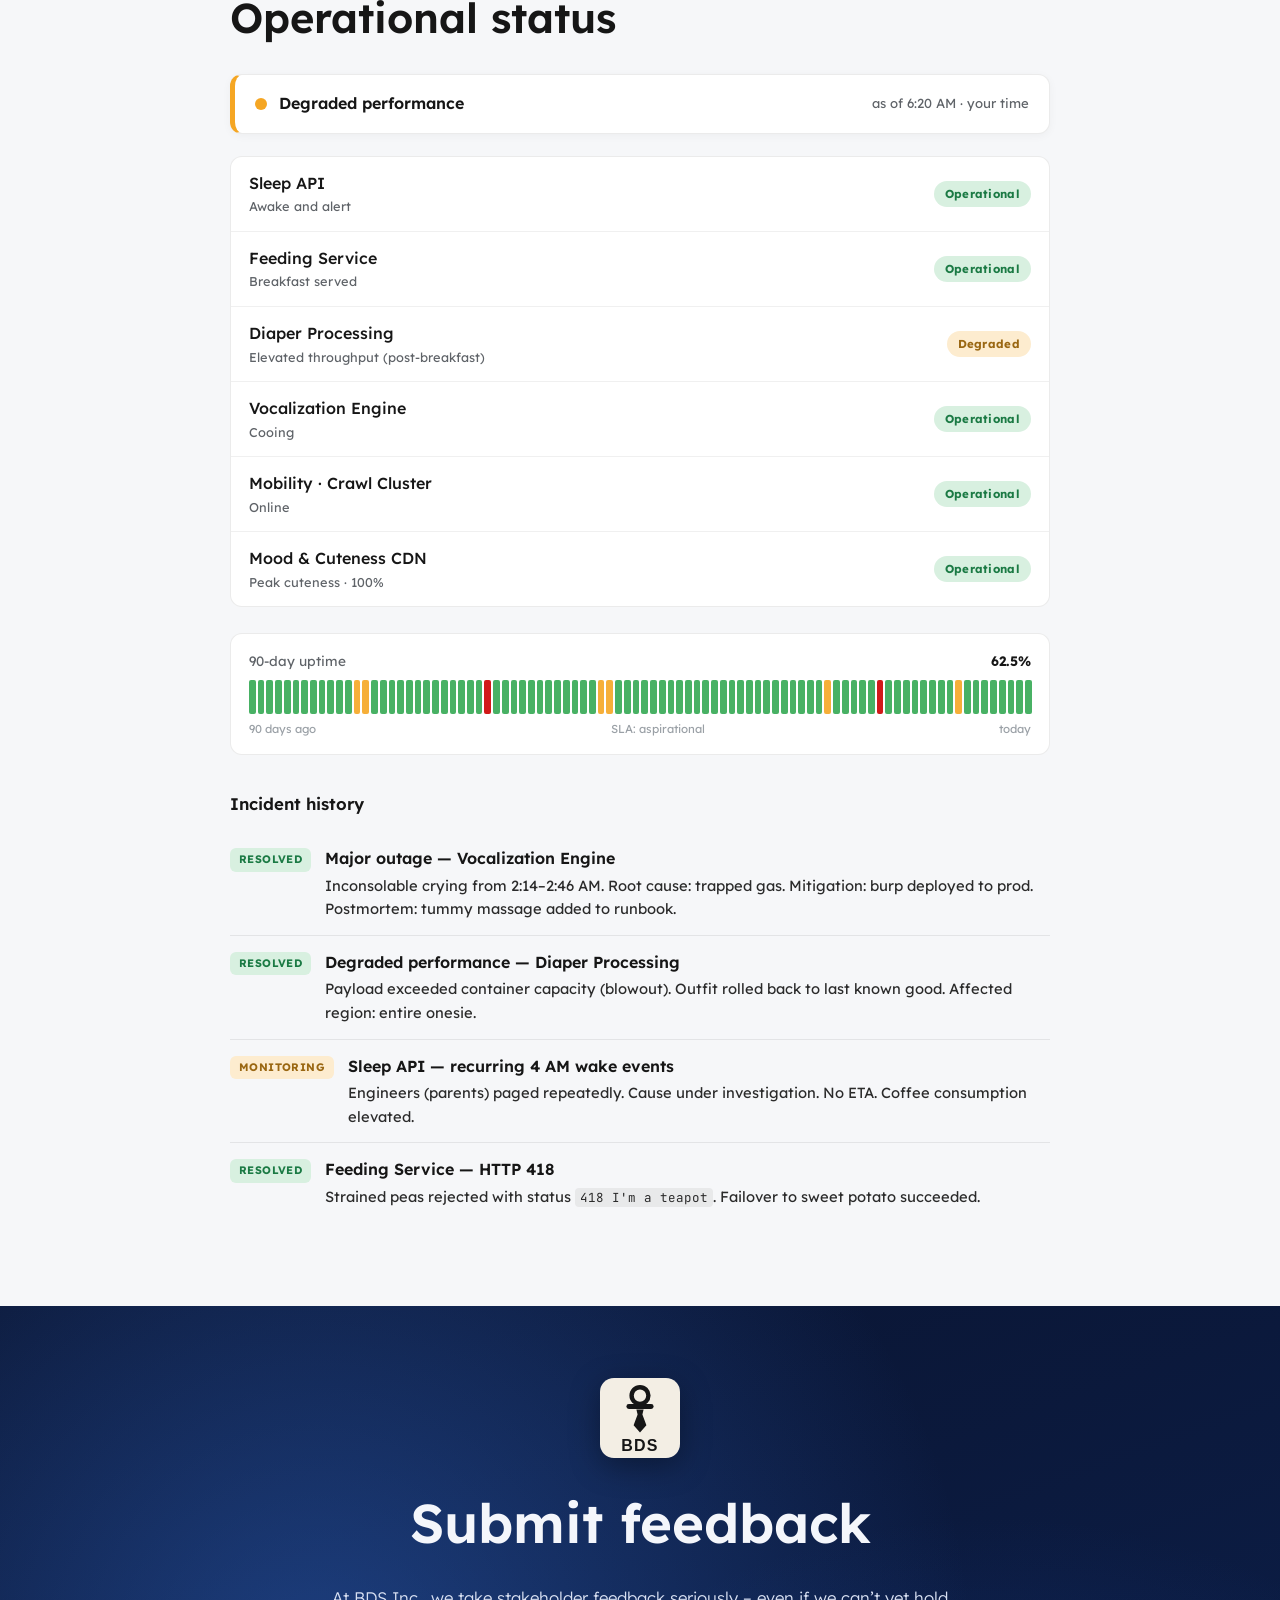
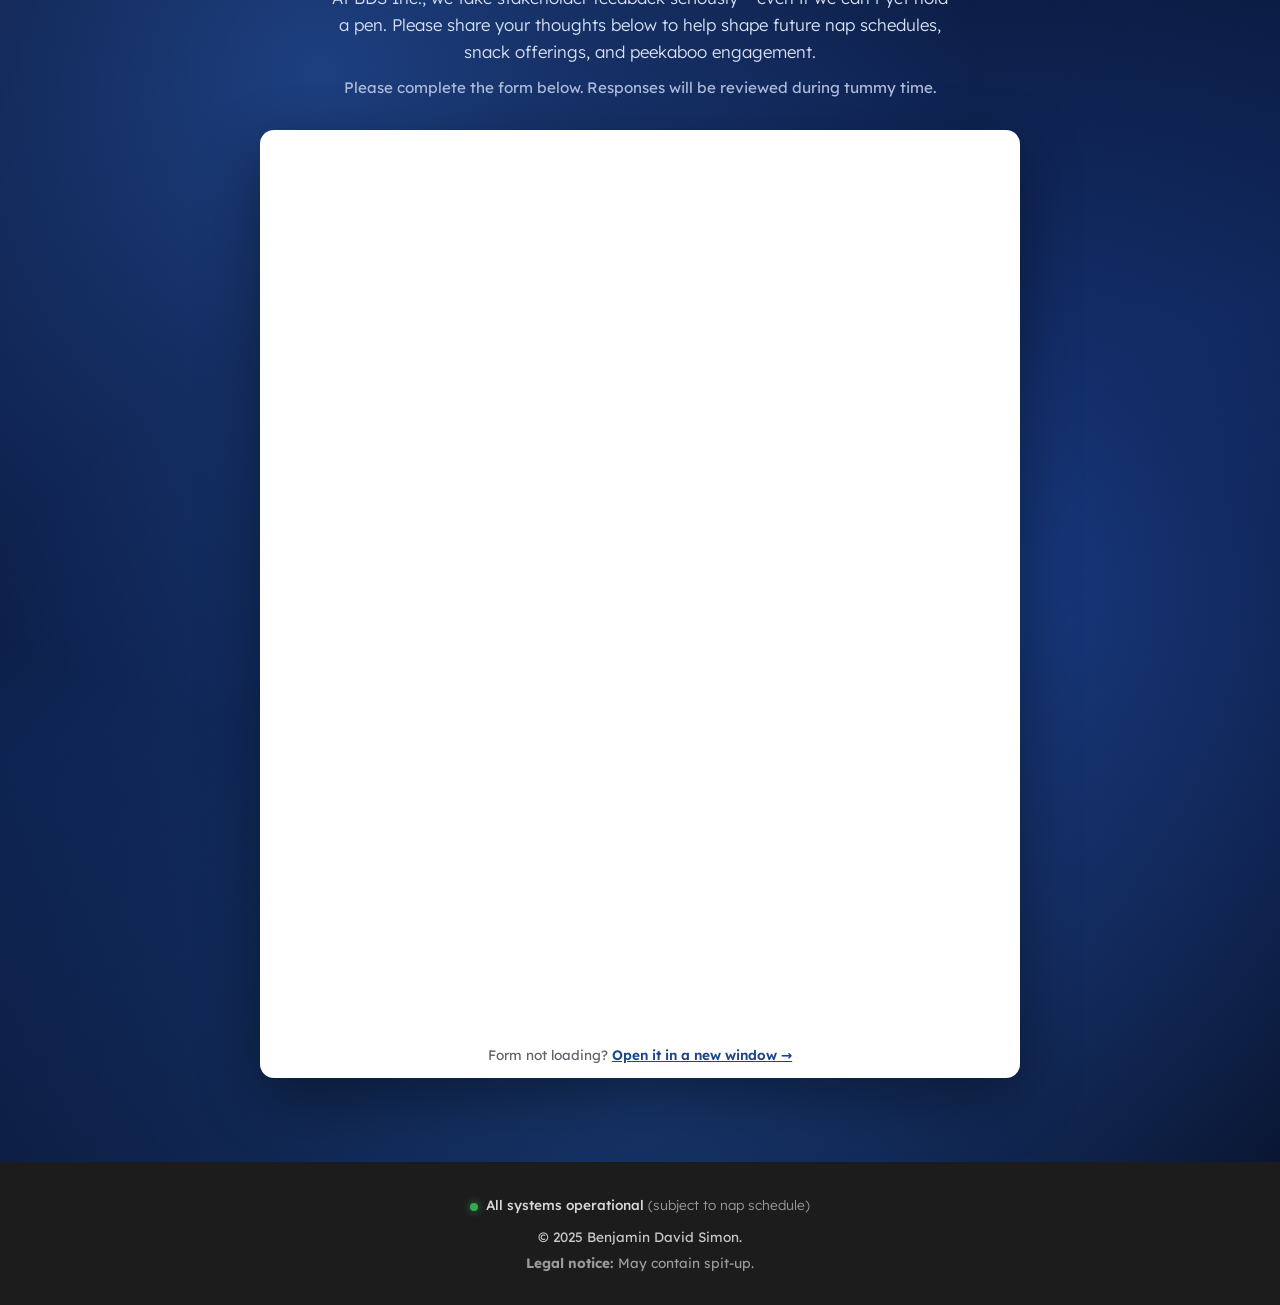
==== commit dd3ae4a1: "Add experiential features: live status page, night mode, micro-interactions - Live System Status pag" ====
--- a/index.html
+++ b/index.html
@@ -19,6 +19,17 @@
   <meta name="theme-color" content="#161616" />
 
   <link rel="icon" type="image/svg+xml" href="assets/logo.svg" />
+
+  <!-- Apply saved theme before paint (no flash) -->
+  <script>
+    (function () {
+      try {
+        var t = localStorage.getItem("theme");
+        if (!t && window.matchMedia && matchMedia("(prefers-color-scheme: dark)").matches) t = "night";
+        if (t === "night") document.documentElement.setAttribute("data-theme", "night");
+      } catch (e) {}
+    })();
+  </script>
 
   <!-- Fonts -->
   <link rel="preconnect" href="https://fonts.googleapis.com" />
@@ -40,6 +51,8 @@
     <symbol id="i-check" viewBox="0 0 24 24"><circle cx="12" cy="12" r="10"/><path d="m9 12 2 2 4-4"/></symbol>
     <symbol id="i-hammer" viewBox="0 0 24 24"><path d="m15 12-9.373 9.373a1 1 0 0 1-3.001-3L12 9"/><path d="m18 15 4-4"/><path d="m21.5 11.5-1.914-1.914A2 2 0 0 1 19 8.172v-.344a2 2 0 0 0-.586-1.414l-1.657-1.657A6 6 0 0 0 12.516 3H9l1.243 1.243A6 6 0 0 1 12 8.485V10l2 2h1.172a2 2 0 0 1 1.414.586L18.5 14.5"/></symbol>
     <symbol id="i-calendar" viewBox="0 0 24 24"><path d="M16 14v2.2l1.6 1"/><path d="M16 2v4"/><path d="M21 7.5V6a2 2 0 0 0-2-2H5a2 2 0 0 0-2 2v14a2 2 0 0 0 2 2h3.5"/><path d="M3 10h5"/><path d="M8 2v4"/><circle cx="16" cy="16" r="6"/></symbol>
+    <symbol id="i-sun" viewBox="0 0 24 24"><circle cx="12" cy="12" r="4"/><path d="M12 2v2"/><path d="M12 20v2"/><path d="m4.93 4.93 1.41 1.41"/><path d="m17.66 17.66 1.41 1.41"/><path d="M2 12h2"/><path d="M20 12h2"/><path d="m6.34 17.66-1.41 1.41"/><path d="m19.07 4.93-1.41 1.41"/></symbol>
+    <symbol id="i-eye" viewBox="0 0 24 24"><path d="M2.062 12.348a1 1 0 0 1 0-.696 10.75 10.75 0 0 1 19.876 0 1 1 0 0 1 0 .696 10.75 10.75 0 0 1-19.876 0"/><circle cx="12" cy="12" r="3"/></symbol>
   </svg>
 
   <!-- Announcement bar -->
@@ -57,10 +70,23 @@
     <nav class="nav" aria-label="Primary">
       <a href="#metrics">Metrics</a>
       <a href="#roadmap">Roadmap</a>
+      <a href="#status">Status</a>
       <a href="#changelog">Changelog</a>
       <a href="#feedback">Feedback</a>
+      <button class="theme-toggle" id="themeToggle" type="button" aria-pressed="false" aria-label="Toggle night shift">
+        <svg class="ico ico--sun"><use href="#i-sun"/></svg>
+        <svg class="ico ico--moon"><use href="#i-moon"/></svg>
+        <span class="theme-toggle__txt">Night shift</span>
+      </button>
     </nav>
   </header>
+
+  <!-- Peekaboo easter egg overlay -->
+  <div class="peekaboo" id="peekaboo" aria-hidden="true">
+    <div class="peekaboo__panel peekaboo__panel--l"></div>
+    <div class="peekaboo__panel peekaboo__panel--r"></div>
+    <div class="peekaboo__word"><svg class="ico"><use href="#i-eye"/></svg> Peekaboo!</div>
+  </div>
 
   <!-- Hero -->
   <section class="hero" id="top">
@@ -332,6 +358,85 @@
     </div>
   </section>
 
+  <!-- ===== System Status ===== -->
+  <section class="status" id="status" aria-label="System status">
+    <div class="status__inner">
+      <p class="eyebrow">System Status · live</p>
+      <h2 class="status__title">Operational status</h2>
+
+      <div class="status__banner" id="statusBanner">
+        <span class="status__bdot"></span>
+        <span class="status__btext">Checking systems…</span>
+        <span class="status__btime" id="statusTime" aria-live="polite"></span>
+      </div>
+
+      <ul class="components" id="components">
+        <li class="comp" data-key="sleep">
+          <div class="comp__main"><span class="comp__name">Sleep API</span><span class="comp__note"></span></div>
+          <span class="comp__pill">—</span>
+        </li>
+        <li class="comp" data-key="feed">
+          <div class="comp__main"><span class="comp__name">Feeding Service</span><span class="comp__note"></span></div>
+          <span class="comp__pill">—</span>
+        </li>
+        <li class="comp" data-key="diaper">
+          <div class="comp__main"><span class="comp__name">Diaper Processing</span><span class="comp__note"></span></div>
+          <span class="comp__pill">—</span>
+        </li>
+        <li class="comp" data-key="voice">
+          <div class="comp__main"><span class="comp__name">Vocalization Engine</span><span class="comp__note"></span></div>
+          <span class="comp__pill">—</span>
+        </li>
+        <li class="comp" data-key="mobility">
+          <div class="comp__main"><span class="comp__name">Mobility · Crawl Cluster</span><span class="comp__note"></span></div>
+          <span class="comp__pill">—</span>
+        </li>
+        <li class="comp" data-key="mood">
+          <div class="comp__main"><span class="comp__name">Mood &amp; Cuteness CDN</span><span class="comp__note"></span></div>
+          <span class="comp__pill">—</span>
+        </li>
+      </ul>
+
+      <div class="uptime">
+        <div class="uptime__head"><span>90-day uptime</span><b>62.5%</b></div>
+        <div class="uptime__bars" id="uptimeBars" aria-hidden="true"></div>
+        <div class="uptime__legend"><span>90 days ago</span><span>SLA: aspirational</span><span>today</span></div>
+      </div>
+
+      <h3 class="status__sub">Incident history</h3>
+      <ol class="incidents">
+        <li class="inc reveal">
+          <span class="inc__tag inc__tag--resolved">Resolved</span>
+          <div>
+            <p class="inc__title">Major outage — Vocalization Engine</p>
+            <p class="inc__body">Inconsolable crying from 2:14–2:46 AM. Root cause: trapped gas. Mitigation: burp deployed to prod. Postmortem: tummy massage added to runbook.</p>
+          </div>
+        </li>
+        <li class="inc reveal">
+          <span class="inc__tag inc__tag--resolved">Resolved</span>
+          <div>
+            <p class="inc__title">Degraded performance — Diaper Processing</p>
+            <p class="inc__body">Payload exceeded container capacity (blowout). Outfit rolled back to last known good. Affected region: entire onesie.</p>
+          </div>
+        </li>
+        <li class="inc reveal">
+          <span class="inc__tag inc__tag--watch">Monitoring</span>
+          <div>
+            <p class="inc__title">Sleep API — recurring 4 AM wake events</p>
+            <p class="inc__body">Engineers (parents) paged repeatedly. Cause under investigation. No ETA. Coffee consumption elevated.</p>
+          </div>
+        </li>
+        <li class="inc reveal">
+          <span class="inc__tag inc__tag--resolved">Resolved</span>
+          <div>
+            <p class="inc__title">Feeding Service — HTTP 418</p>
+            <p class="inc__body">Strained peas rejected with status <code>418 I'm a teapot</code>. Failover to sweet potato succeeded.</p>
+          </div>
+        </li>
+      </ol>
+    </div>
+  </section>
+
   <!-- Feedback -->
   <section class="feedback" id="feedback">
     <div class="feedback__inner">
@@ -368,6 +473,7 @@
   <script>
     console.log("%c👶 Tiny Human v0.9.0 — now crawling.", "font-size:14px;font-weight:700;color:#1c4587;");
     console.log("%cHiring soon: Junior VP of Peekaboo. No experience required.", "color:#5f6368;");
+    console.log("%cPsst — try the Konami code. ↑↑↓↓←→←→ B A", "color:#5f6368;");
   </script>
 
 </body>
--- a/styles.css
+++ b/styles.css
@@ -702,6 +702,171 @@
 .notes em { color: #a9b6d4; font-style: normal; }
 .hello { color: #ffd66e; font-weight: 700; }
 
+/* ===== System Status page ===== */
+.status { background: #f6f7f9; padding: 72px 24px 84px; }
+.status__inner { max-width: 820px; margin: 0 auto; }
+.status__title {
+  font-size: clamp(1.7rem, 4.4vw, 2.6rem);
+  font-weight: 600; color: var(--ink); margin: 0 0 24px;
+}
+.status__banner {
+  display: flex; align-items: center; gap: 12px;
+  background: #fff; border: 1px solid rgba(0,0,0,.08);
+  border-left: 5px solid var(--green);
+  border-radius: 12px; padding: 16px 20px;
+  box-shadow: 0 2px 10px rgba(0,0,0,.04);
+  margin-bottom: 22px;
+}
+.status__banner[data-sev="degraded"] { border-left-color: var(--amber); }
+.status__banner[data-sev="major"]    { border-left-color: var(--red); }
+.status__banner[data-sev="maint"]    { border-left-color: #3f78d6; }
+.status__bdot {
+  width: 12px; height: 12px; border-radius: 50%;
+  background: var(--green); flex: none;
+  box-shadow: 0 0 0 0 currentColor; color: var(--green);
+  animation: ping 2s infinite;
+}
+.status__banner[data-sev="degraded"] .status__bdot { background: var(--amber); color: var(--amber); }
+.status__banner[data-sev="major"] .status__bdot { background: var(--red); color: var(--red); }
+.status__banner[data-sev="maint"] .status__bdot { background: #3f78d6; color: #3f78d6; }
+@keyframes ping {
+  0% { box-shadow: 0 0 0 0 currentColor; }
+  70% { box-shadow: 0 0 0 7px transparent; }
+  100% { box-shadow: 0 0 0 0 transparent; }
+}
+.status__btext { font-weight: 600; color: var(--ink); }
+.status__btime { margin-left: auto; font-size: .82rem; color: var(--muted); }
+
+.components { list-style: none; margin: 0 0 26px; padding: 0;
+  background: #fff; border: 1px solid rgba(0,0,0,.08); border-radius: 12px; overflow: hidden; }
+.comp { display: flex; align-items: center; gap: 12px; padding: 14px 18px; border-top: 1px solid rgba(0,0,0,.06); }
+.comp:first-child { border-top: 0; }
+.comp__main { display: flex; flex-direction: column; }
+.comp__name { font-weight: 500; color: var(--ink); }
+.comp__note { font-size: .8rem; color: var(--muted); }
+.comp__pill {
+  margin-left: auto; flex: none;
+  font-size: .72rem; font-weight: 700; letter-spacing: .3px;
+  padding: 4px 11px; border-radius: 999px;
+  background: #e9ecf1; color: #5b6573;
+}
+.comp__pill[data-s="operational"] { background: #d8f0e0; color: #1b7a44; }
+.comp__pill[data-s="maint"]       { background: #dbe7ff; color: #1c4587; }
+.comp__pill[data-s="degraded"]    { background: #fdeccf; color: #9a6712; }
+.comp__pill[data-s="partial"]     { background: #ffe0cc; color: #b3531e; }
+.comp__pill[data-s="major"]       { background: #fde0e0; color: #b3261e; }
+
+.uptime { background: #fff; border: 1px solid rgba(0,0,0,.08); border-radius: 12px; padding: 16px 18px; margin-bottom: 36px; }
+.uptime__head { display: flex; justify-content: space-between; font-size: .85rem; color: var(--muted); margin-bottom: 8px; }
+.uptime__head b { color: var(--ink); }
+.uptime__bars { display: flex; gap: 2px; height: 34px; }
+.uptime__bars i { flex: 1; border-radius: 2px; background: var(--green); opacity: .9; }
+.uptime__bars i.warn { background: var(--amber); }
+.uptime__bars i.down { background: var(--red); }
+.uptime__legend { display: flex; justify-content: space-between; font-size: .72rem; color: #9aa0a6; margin-top: 6px; }
+
+.status__sub { font-size: 1.05rem; font-weight: 600; color: var(--ink); margin: 0 0 14px; }
+.incidents { list-style: none; margin: 0; padding: 0; }
+.inc { display: flex; gap: 14px; padding: 14px 0; border-top: 1px solid rgba(0,0,0,.08); }
+.inc:first-child { border-top: 0; }
+.inc__tag { flex: none; font-size: .68rem; font-weight: 700; text-transform: uppercase; letter-spacing: .4px;
+  padding: 3px 9px; border-radius: 6px; height: fit-content; margin-top: 2px; }
+.inc__tag--resolved { background: #d8f0e0; color: #1b7a44; }
+.inc__tag--watch { background: #fdeccf; color: #9a6712; }
+.inc__title { margin: 0 0 2px; font-weight: 600; color: var(--ink); }
+.inc__body { margin: 0; font-size: .92rem; color: var(--text); }
+.inc__body code { font-family: var(--mono); font-size: .85em; background: rgba(0,0,0,.06); padding: 1px 5px; border-radius: 4px; }
+
+/* ===== Theme toggle ===== */
+.theme-toggle {
+  display: inline-flex; align-items: center; gap: 7px;
+  background: rgba(255,255,255,.08);
+  border: 1px solid rgba(255,255,255,.18);
+  color: #cfd4dc; cursor: pointer;
+  font: inherit; font-size: .82rem;
+  padding: 6px 12px; border-radius: 999px;
+  margin-left: 6px;
+  transition: background .15s ease, color .15s ease;
+}
+.theme-toggle:hover { background: rgba(255,255,255,.15); color: #fff; }
+.theme-toggle .ico { width: 16px; height: 16px; }
+.theme-toggle .ico--moon { display: none; }
+[data-theme="night"] .theme-toggle .ico--sun { display: none; }
+[data-theme="night"] .theme-toggle .ico--moon { display: inline-block; }
+.theme-toggle__txt { white-space: nowrap; }
+
+/* ===== Peekaboo easter egg ===== */
+.peekaboo { position: fixed; inset: 0; z-index: 200; pointer-events: none; visibility: hidden; }
+.peekaboo.show { visibility: visible; }
+.peekaboo__panel { position: absolute; top: 0; bottom: 0; width: 52%; background: linear-gradient(135deg, #1c4587, #0c1f4a);
+  transform: translateX(-105%); transition: transform .42s cubic-bezier(.7,0,.3,1); }
+.peekaboo__panel--r { right: 0; transform: translateX(105%); }
+.peekaboo.show .peekaboo__panel--l { transform: translateX(0); }
+.peekaboo.show .peekaboo__panel--r { transform: translateX(0); }
+.peekaboo.open .peekaboo__panel--l { transform: translateX(-105%); }
+.peekaboo.open .peekaboo__panel--r { transform: translateX(105%); }
+.peekaboo__word {
+  position: absolute; inset: 0; display: flex; align-items: center; justify-content: center; gap: 12px;
+  color: #fff; font-size: clamp(2rem, 8vw, 4rem); font-weight: 700;
+  opacity: 0; transform: scale(.7); transition: opacity .25s ease, transform .35s cubic-bezier(.3,1.6,.5,1);
+}
+.peekaboo__word .ico { width: .9em; height: .9em; }
+.peekaboo.open .peekaboo__word { opacity: 1; transform: scale(1); }
+
+/* ===== Confetti + toast ===== */
+.confetti-layer { position: fixed; inset: 0; z-index: 190; pointer-events: none; overflow: hidden; }
+.confetti-bit { position: absolute; width: 9px; height: 14px; border-radius: 2px; will-change: transform, opacity; }
+.toast {
+  position: fixed; left: 50%; bottom: 28px; transform: translate(-50%, 30px);
+  background: #161616; color: #fff; font-weight: 500; font-size: .92rem;
+  padding: 12px 20px; border-radius: 999px; z-index: 210;
+  box-shadow: 0 10px 30px rgba(0,0,0,.35); opacity: 0;
+  transition: opacity .3s ease, transform .3s ease; pointer-events: none;
+}
+.toast.show { opacity: 1; transform: translate(-50%, 0); }
+.lane:first-child .card { cursor: pointer; }
+
+/* ===== Night-shift dark theme ===== */
+[data-theme="night"] body { background: #070c18; color: #d6deec; }
+[data-theme="night"] .banner {
+  background: linear-gradient(160deg, #0c1830, #0a1228);
+}
+[data-theme="night"] .banner__line { color: var(--sky); }
+[data-theme="night"] .quote { color: #aebbd8; }
+[data-theme="night"] .content { background: #0a1020; }
+[data-theme="night"] .col__head { color: var(--sky); border-bottom-color: rgba(138,180,248,.25); }
+[data-theme="night"] .col__sub,
+[data-theme="night"] .tl__role { color: #fff; }
+[data-theme="night"] .tl__desc,
+[data-theme="night"] .content p,
+[data-theme="night"] .content li { color: #c4cee0; }
+[data-theme="night"] .timeline::before { background: rgba(138,180,248,.3); }
+[data-theme="night"] .tl__dot { background: #0a1020; }
+[data-theme="night"] .roadmap { background: #0b1222; }
+[data-theme="night"] .roadmap__title { color: #fff; }
+[data-theme="night"] .lane { background: rgba(255,255,255,.04); border-color: rgba(255,255,255,.09); }
+[data-theme="night"] .card { background: #121a2c; border-color: rgba(255,255,255,.08); box-shadow: none; }
+[data-theme="night"] .card p { color: #eef2fb; }
+[data-theme="night"] .card p em { color: #97a3bd; }
+[data-theme="night"] .status { background: #0a1020; }
+[data-theme="night"] .status__title,
+[data-theme="night"] .status__sub { color: #fff; }
+[data-theme="night"] .status__banner,
+[data-theme="night"] .components,
+[data-theme="night"] .uptime { background: #121a2c; border-color: rgba(255,255,255,.09); }
+[data-theme="night"] .comp { border-top-color: rgba(255,255,255,.07); }
+[data-theme="night"] .comp__name,
+[data-theme="night"] .status__btext { color: #eef2fb; }
+[data-theme="night"] .inc { border-top-color: rgba(255,255,255,.09); }
+[data-theme="night"] .inc__title { color: #fff; }
+[data-theme="night"] .inc__body { color: #c4cee0; }
+[data-theme="night"] .inc__body code { background: rgba(255,255,255,.1); }
+[data-theme="night"] .eyebrow { color: var(--sky); }
+[data-theme="night"] .col .chip { background: #243149; color: #c4cee0; }
+[data-theme="night"] .col .chip--ga { background: #14432a; color: #6ee0a0; }
+[data-theme="night"] .col .chip--beta { background: #4a3410; color: #ffce73; }
+[data-theme="night"] .uptime__head b { color: #fff; }
+
 /* ===== Responsive ===== */
 @media (max-width: 860px) {
   .metric-grid { grid-template-columns: repeat(2, 1fr); }
@@ -712,9 +877,13 @@
   .content { padding: 48px 22px; }
   .banner__quotes { gap: 8px 28px; }
   .kpis__grid { grid-template-columns: repeat(2, 1fr); gap: 22px 12px; }
-  .dash, .roadmap, .changelog { padding-left: 18px; padding-right: 18px; }
+  .dash, .roadmap, .changelog, .status { padding-left: 18px; padding-right: 18px; }
   .chart { height: 150px; gap: 5px; }
   .rel__when { margin-left: 0; width: 100%; }
+}
+@media (max-width: 560px) {
+  .theme-toggle__txt { display: none; }
+  .theme-toggle { padding: 6px 9px; }
 }
 @media (max-width: 460px) {
   .metric-grid { grid-template-columns: 1fr 1fr; gap: 12px; }
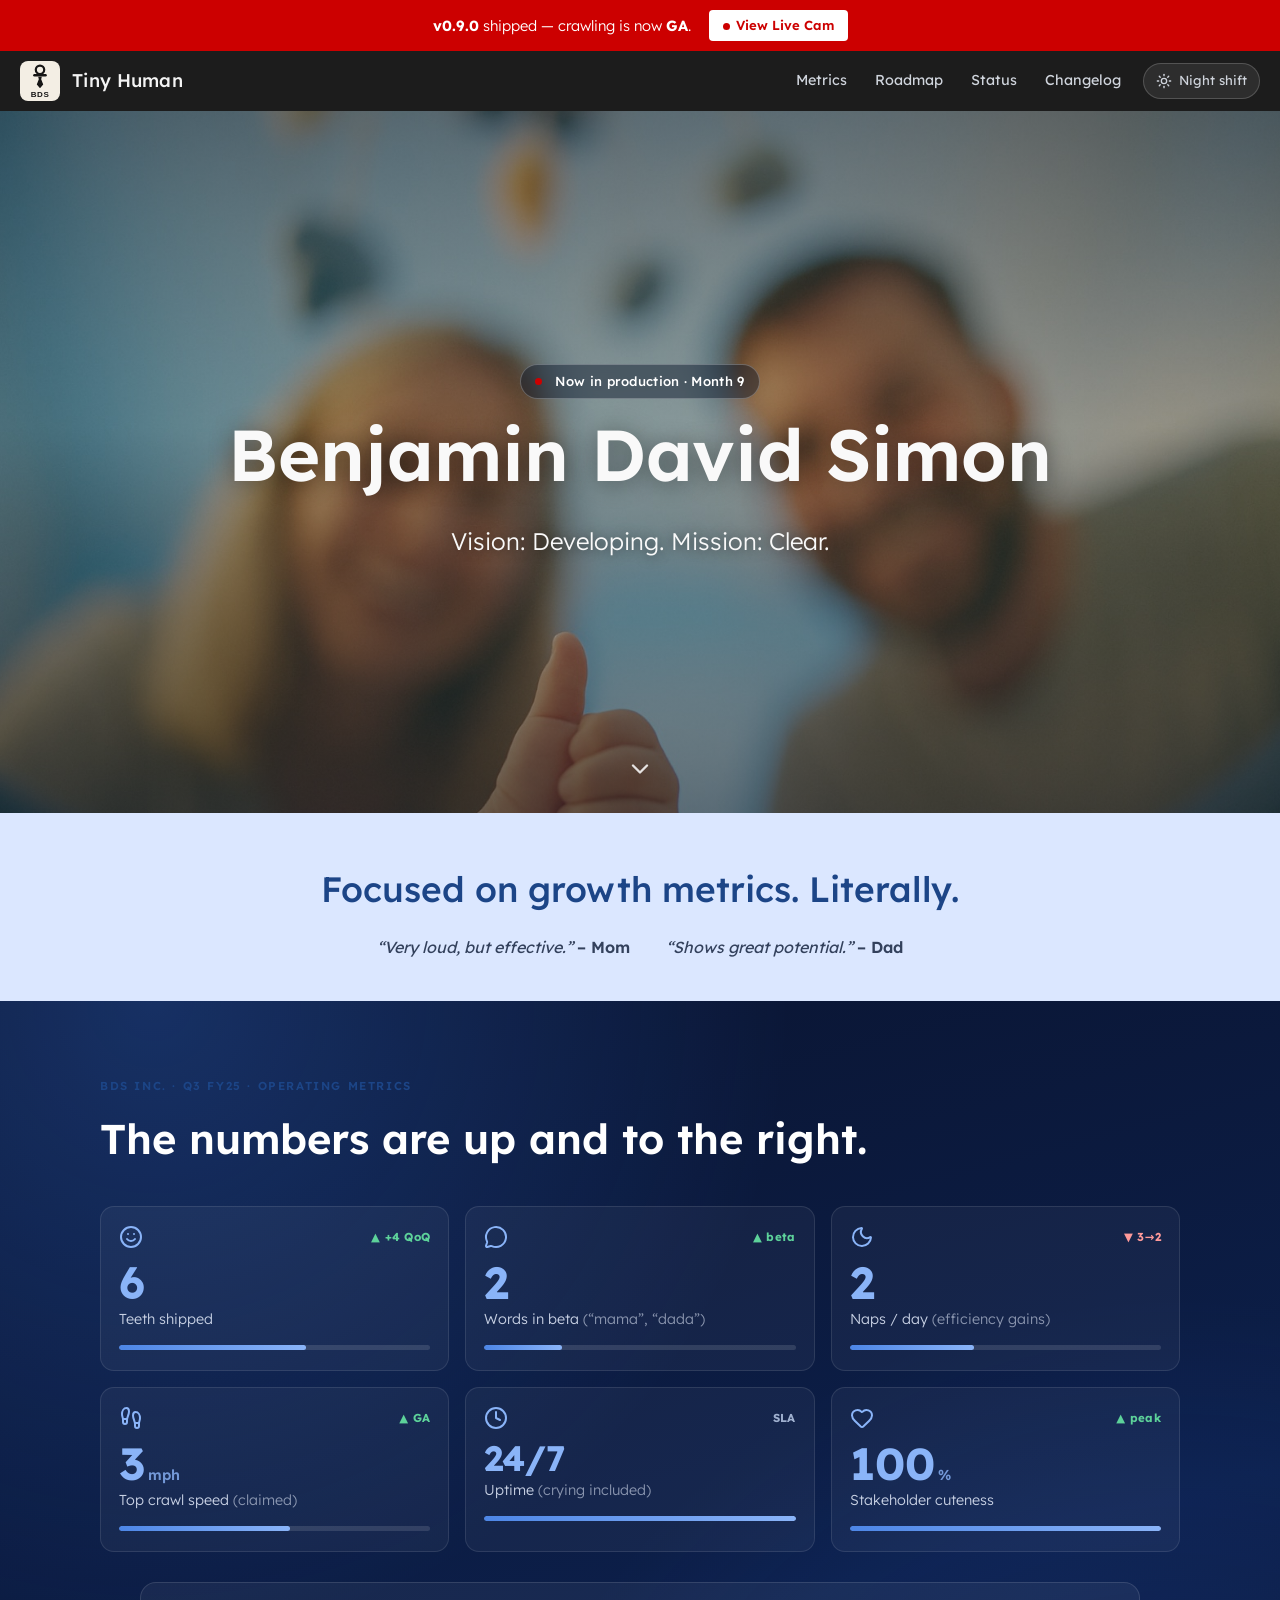
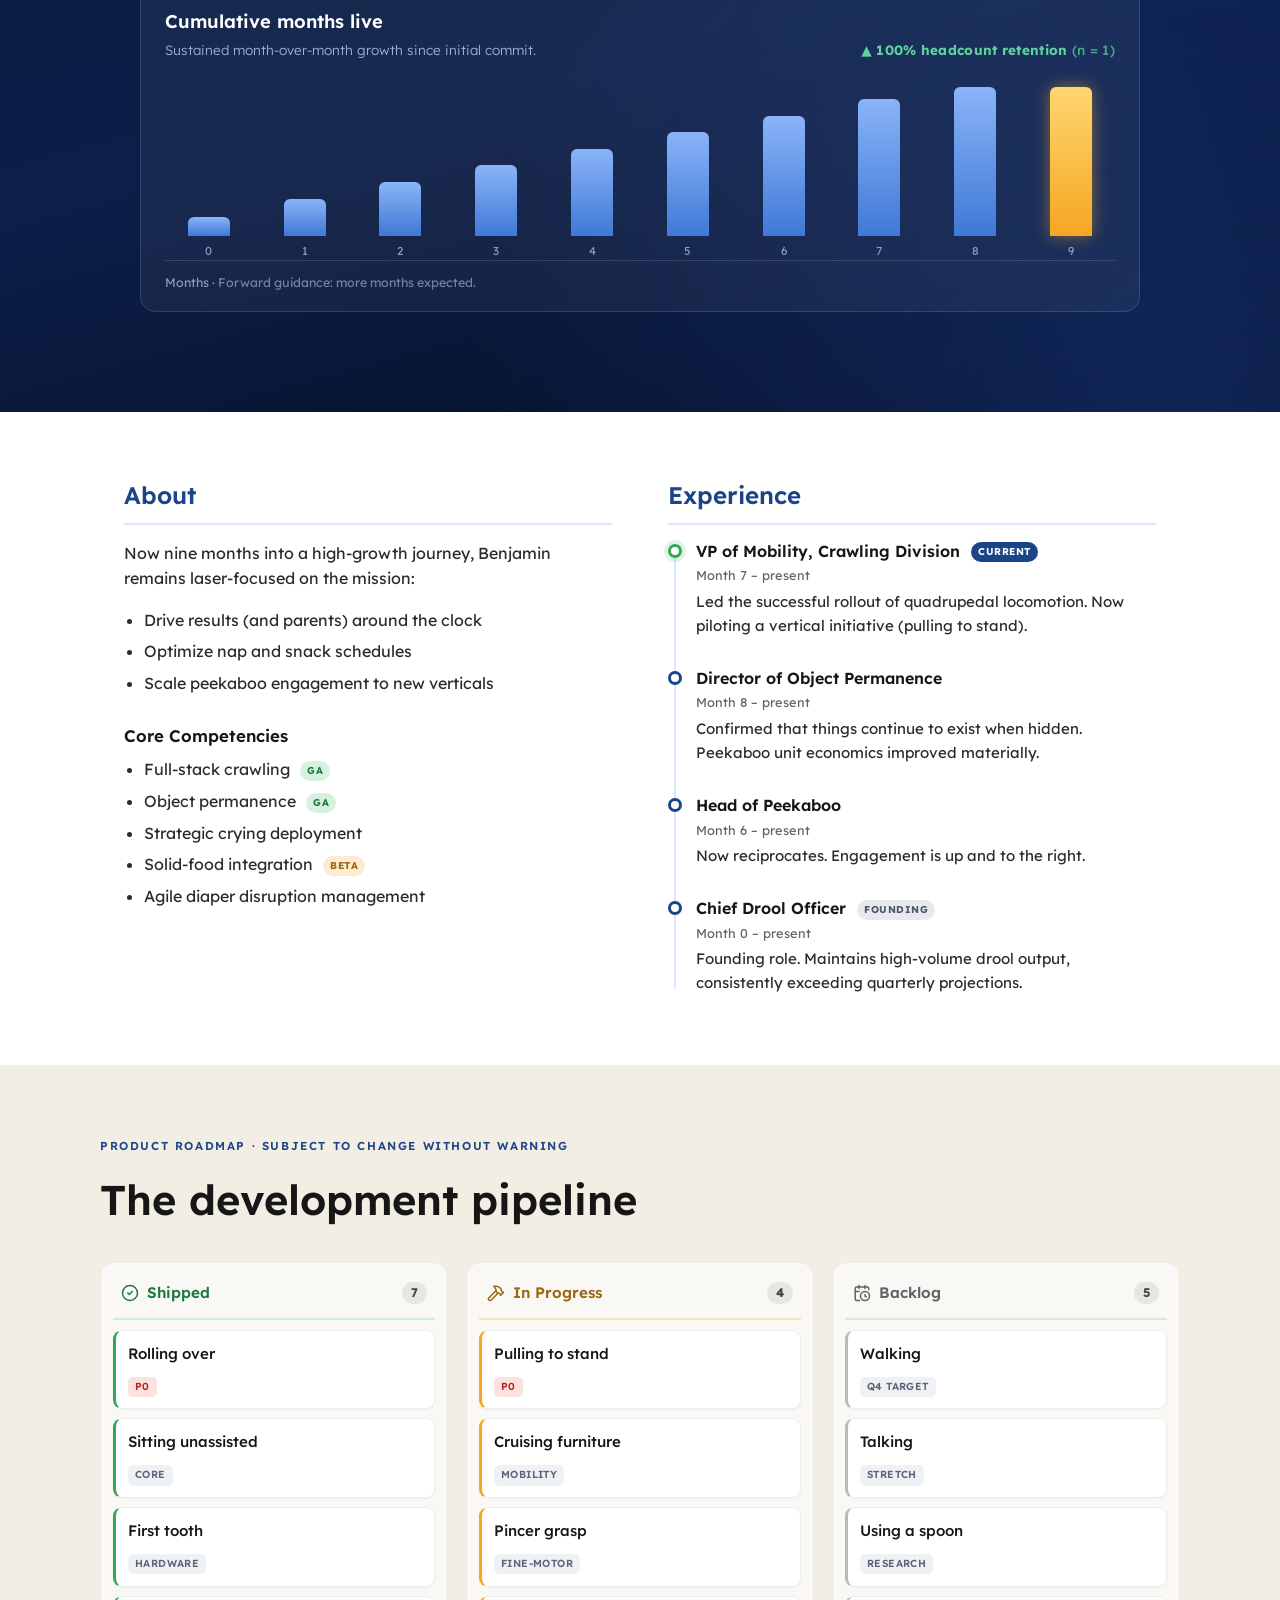
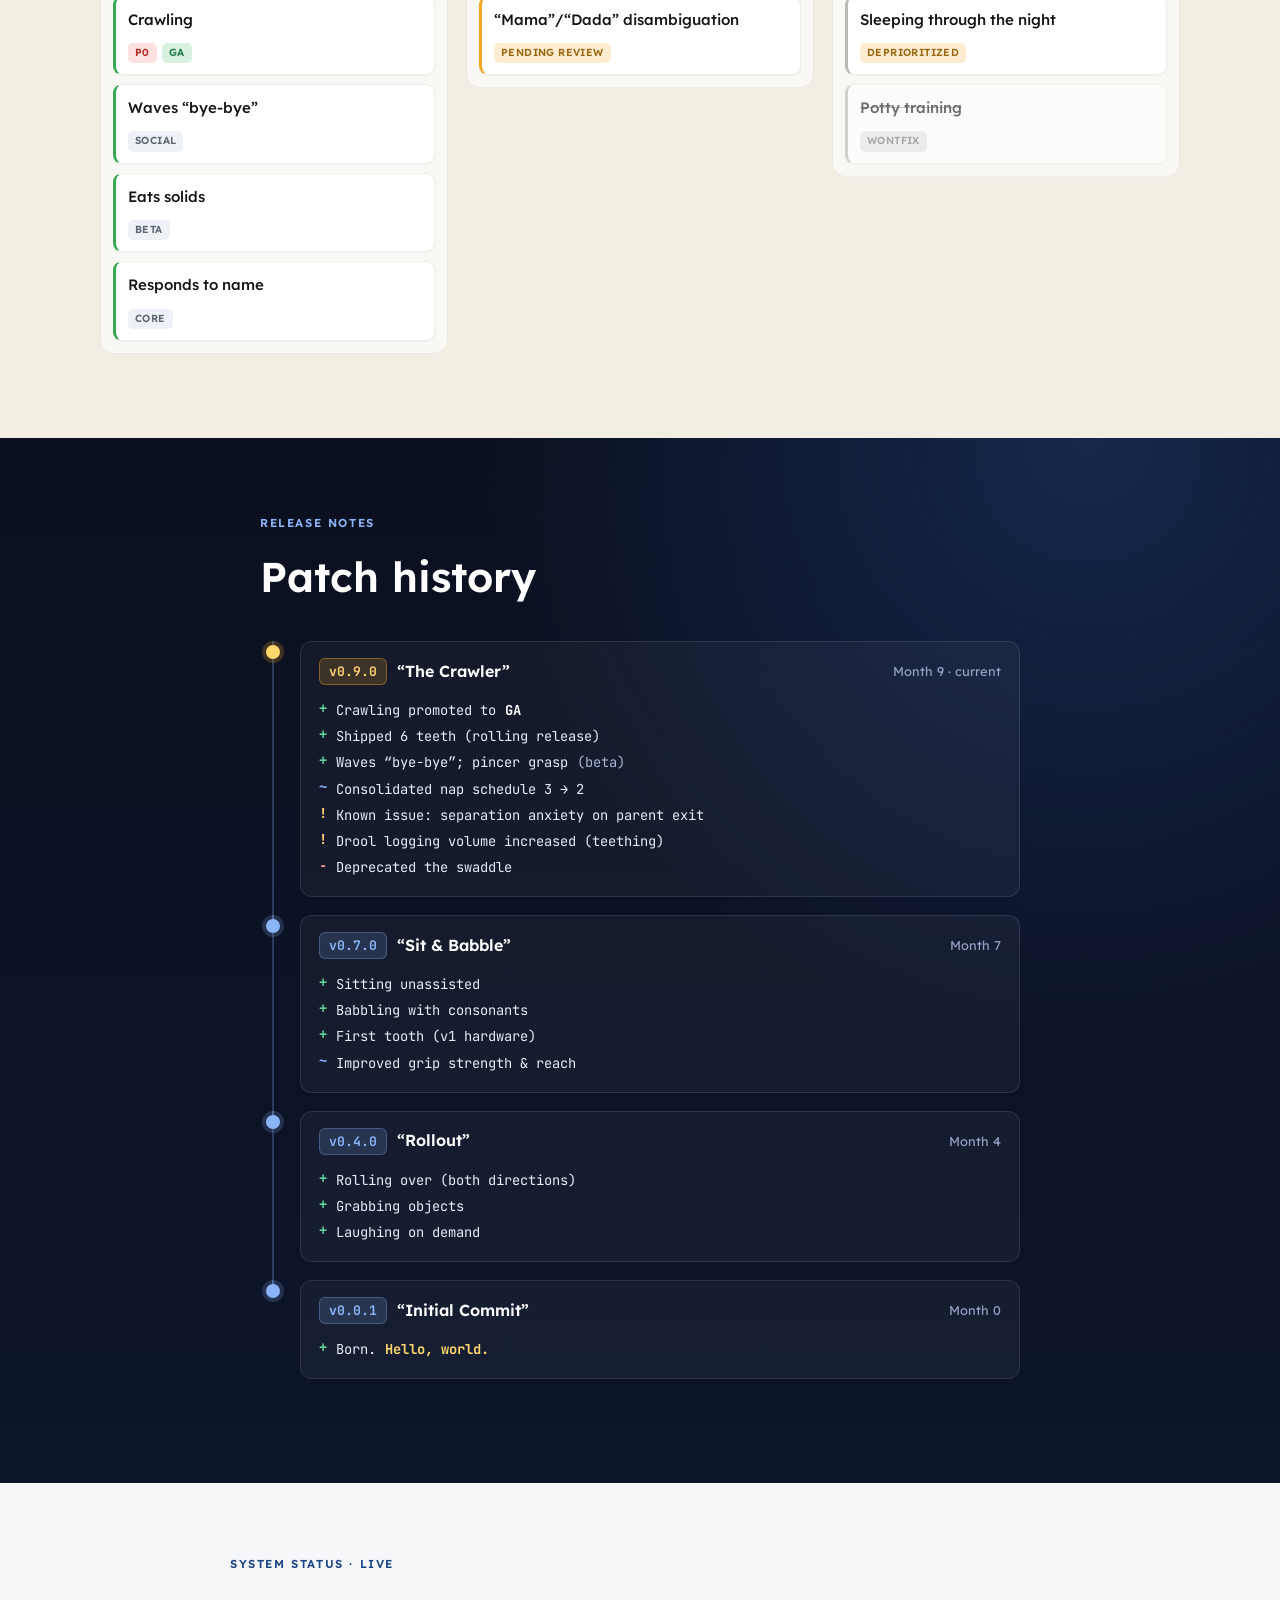
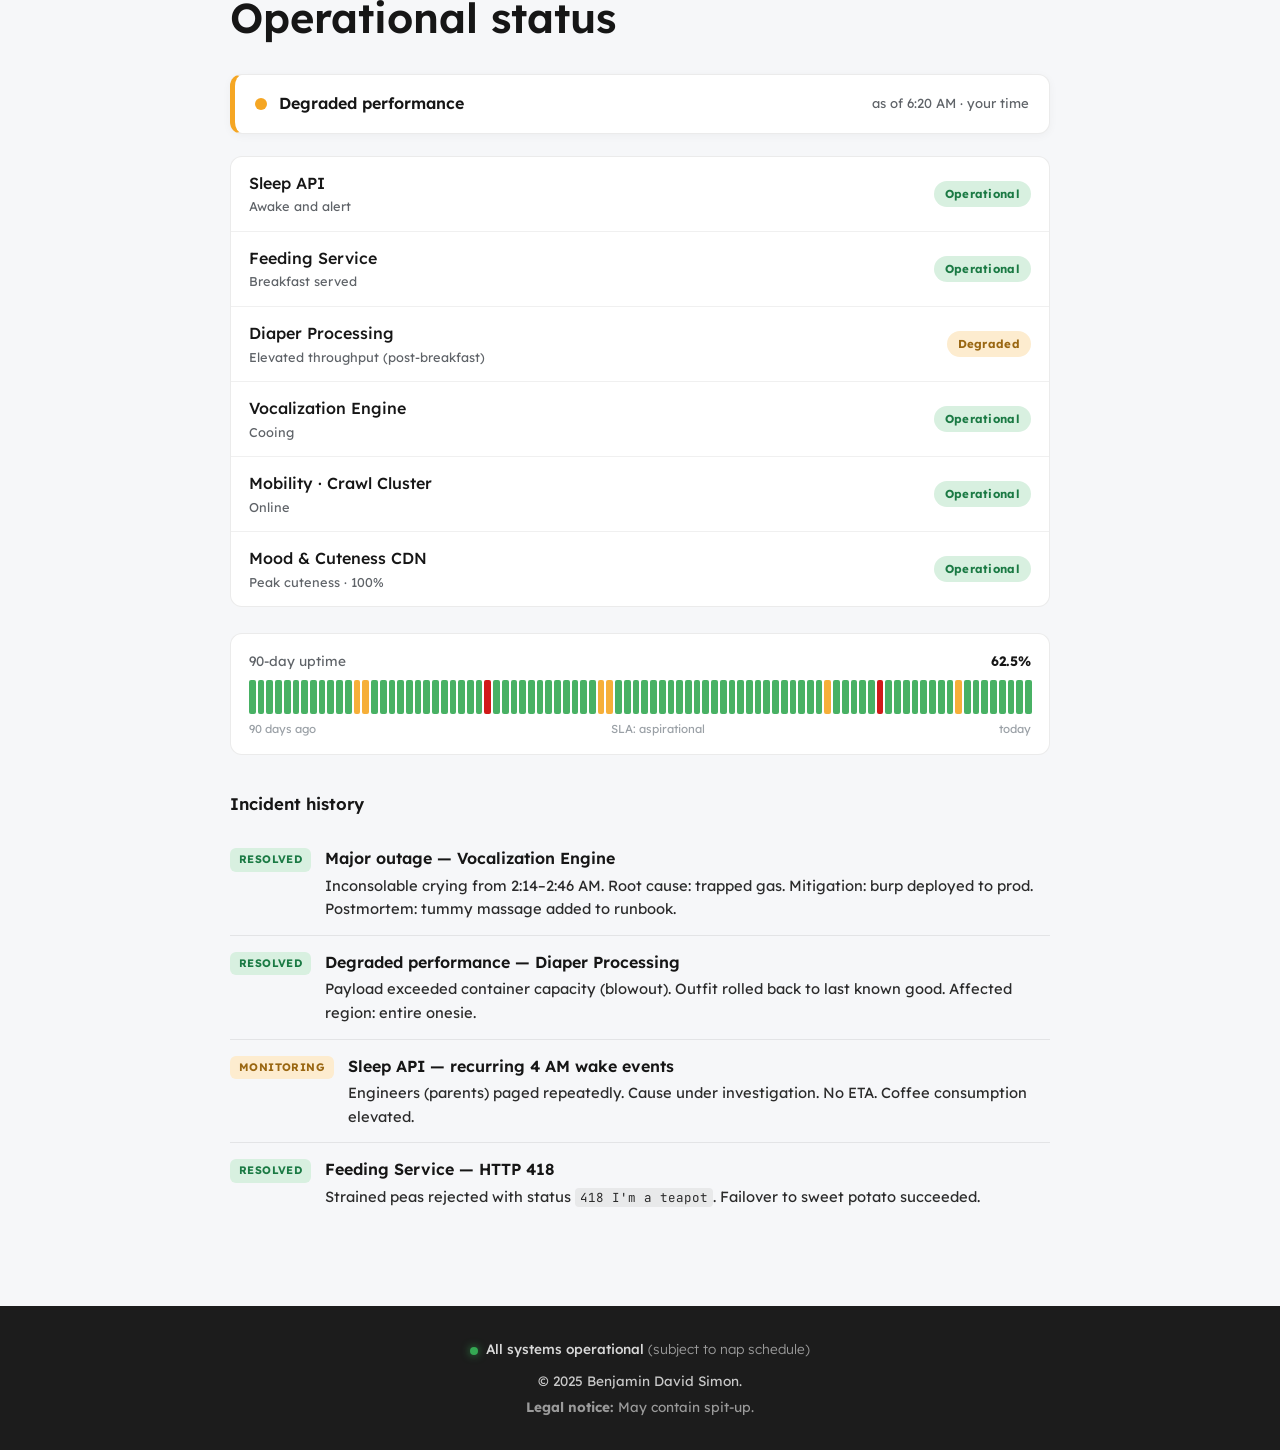
==== commit 549d9855: "Remove embedded Google feedback form (Q2 Life and Growth Plan) Removed the feedback section, its nav" ====
--- a/index.html
+++ b/index.html
@@ -72,7 +72,6 @@
       <a href="#roadmap">Roadmap</a>
       <a href="#status">Status</a>
       <a href="#changelog">Changelog</a>
-      <a href="#feedback">Feedback</a>
       <button class="theme-toggle" id="themeToggle" type="button" aria-pressed="false" aria-label="Toggle night shift">
         <svg class="ico ico--sun"><use href="#i-sun"/></svg>
         <svg class="ico ico--moon"><use href="#i-moon"/></svg>
@@ -437,31 +436,6 @@
     </div>
   </section>
 
-  <!-- Feedback -->
-  <section class="feedback" id="feedback">
-    <div class="feedback__inner">
-      <div class="feedback__brand">
-        <img src="assets/logo.svg" alt="BDS logo" width="80" height="80" />
-      </div>
-      <h2 class="feedback__title">Submit feedback</h2>
-      <p class="feedback__lead">At BDS Inc., we take stakeholder feedback seriously &ndash; even if we can&rsquo;t yet hold a pen. Please share your thoughts below to help shape future nap schedules, snack offerings, and peekaboo engagement.</p>
-      <p class="feedback__note">Please complete the form below. Responses will be reviewed during tummy time.</p>
-
-      <div class="feedback__form">
-        <iframe
-          title="Q2 Life and Growth Plan"
-          src="https://docs.google.com/forms/d/e/1FAIpQLSexILXkvs09cMgOXMcLMdtYUe9MPH0YODjCh6sx8Vl-PvvJtA/viewform?embedded=true"
-          width="100%" height="900" frameborder="0" marginheight="0" marginwidth="0" loading="lazy">
-          Loading&hellip;
-        </iframe>
-        <p class="feedback__fallback">
-          Form not loading?
-          <a href="https://docs.google.com/forms/d/e/1FAIpQLSexILXkvs09cMgOXMcLMdtYUe9MPH0YODjCh6sx8Vl-PvvJtA/viewform" target="_blank" rel="noopener">Open it in a new window &rarr;</a>
-        </p>
-      </div>
-    </div>
-  </section>
-
   <!-- Footer -->
   <footer class="footer">
     <p class="footer__status"><span class="status-dot" aria-hidden="true"></span> All systems operational <span class="footer__dim">(subject to nap schedule)</span></p>
--- a/styles.css
+++ b/styles.css
@@ -293,64 +293,6 @@
 .job__title { font-weight: 600; margin: 0 0 2px; color: var(--ink); }
 .job__dates { font-weight: 400; color: var(--muted); font-size: .92em; }
 .job__desc { margin: 0; }
-
-/* ===== Feedback (dark) ===== */
-.feedback {
-  position: relative;
-  color: #f4f6fb;
-  background:
-    radial-gradient(circle at 25% 25%, rgba(56,120,230,.40), transparent 45%),
-    radial-gradient(circle at 78% 60%, rgba(40,90,200,.38), transparent 50%),
-    radial-gradient(circle at 50% 95%, rgba(60,140,255,.28), transparent 55%),
-    linear-gradient(160deg, #0a1430 0%, #0c1f4a 55%, #060d22 100%);
-  padding: 72px 24px 84px;
-}
-.feedback__inner {
-  max-width: 760px;
-  margin: 0 auto;
-  text-align: center;
-}
-.feedback__brand img {
-  margin: 0 auto 22px;
-  border-radius: 14px;
-  box-shadow: 0 8px 30px rgba(0,0,0,.35);
-}
-.feedback__title {
-  font-size: clamp(2rem, 6vw, 3.4rem);
-  font-weight: 600;
-  margin: 0 0 18px;
-}
-.feedback__lead {
-  font-size: 1.05rem;
-  font-weight: 300;
-  color: #d8e0f2;
-  margin: 0 auto 10px;
-  max-width: 620px;
-}
-.feedback__note {
-  font-size: .95rem;
-  color: #aebbd8;
-  margin: 0 0 30px;
-}
-.feedback__form {
-  background: #fff;
-  border-radius: 14px;
-  padding: 8px;
-  box-shadow: 0 20px 60px rgba(0,0,0,.4);
-  overflow: hidden;
-}
-.feedback__form iframe {
-  display: block;
-  width: 100%;
-  border: 0;
-  border-radius: 8px;
-}
-.feedback__fallback {
-  font-size: .85rem;
-  color: var(--muted);
-  margin: 6px 0 4px;
-}
-.feedback__fallback a { color: var(--blue); font-weight: 600; }
 
 /* ===== Footer ===== */
 .footer {
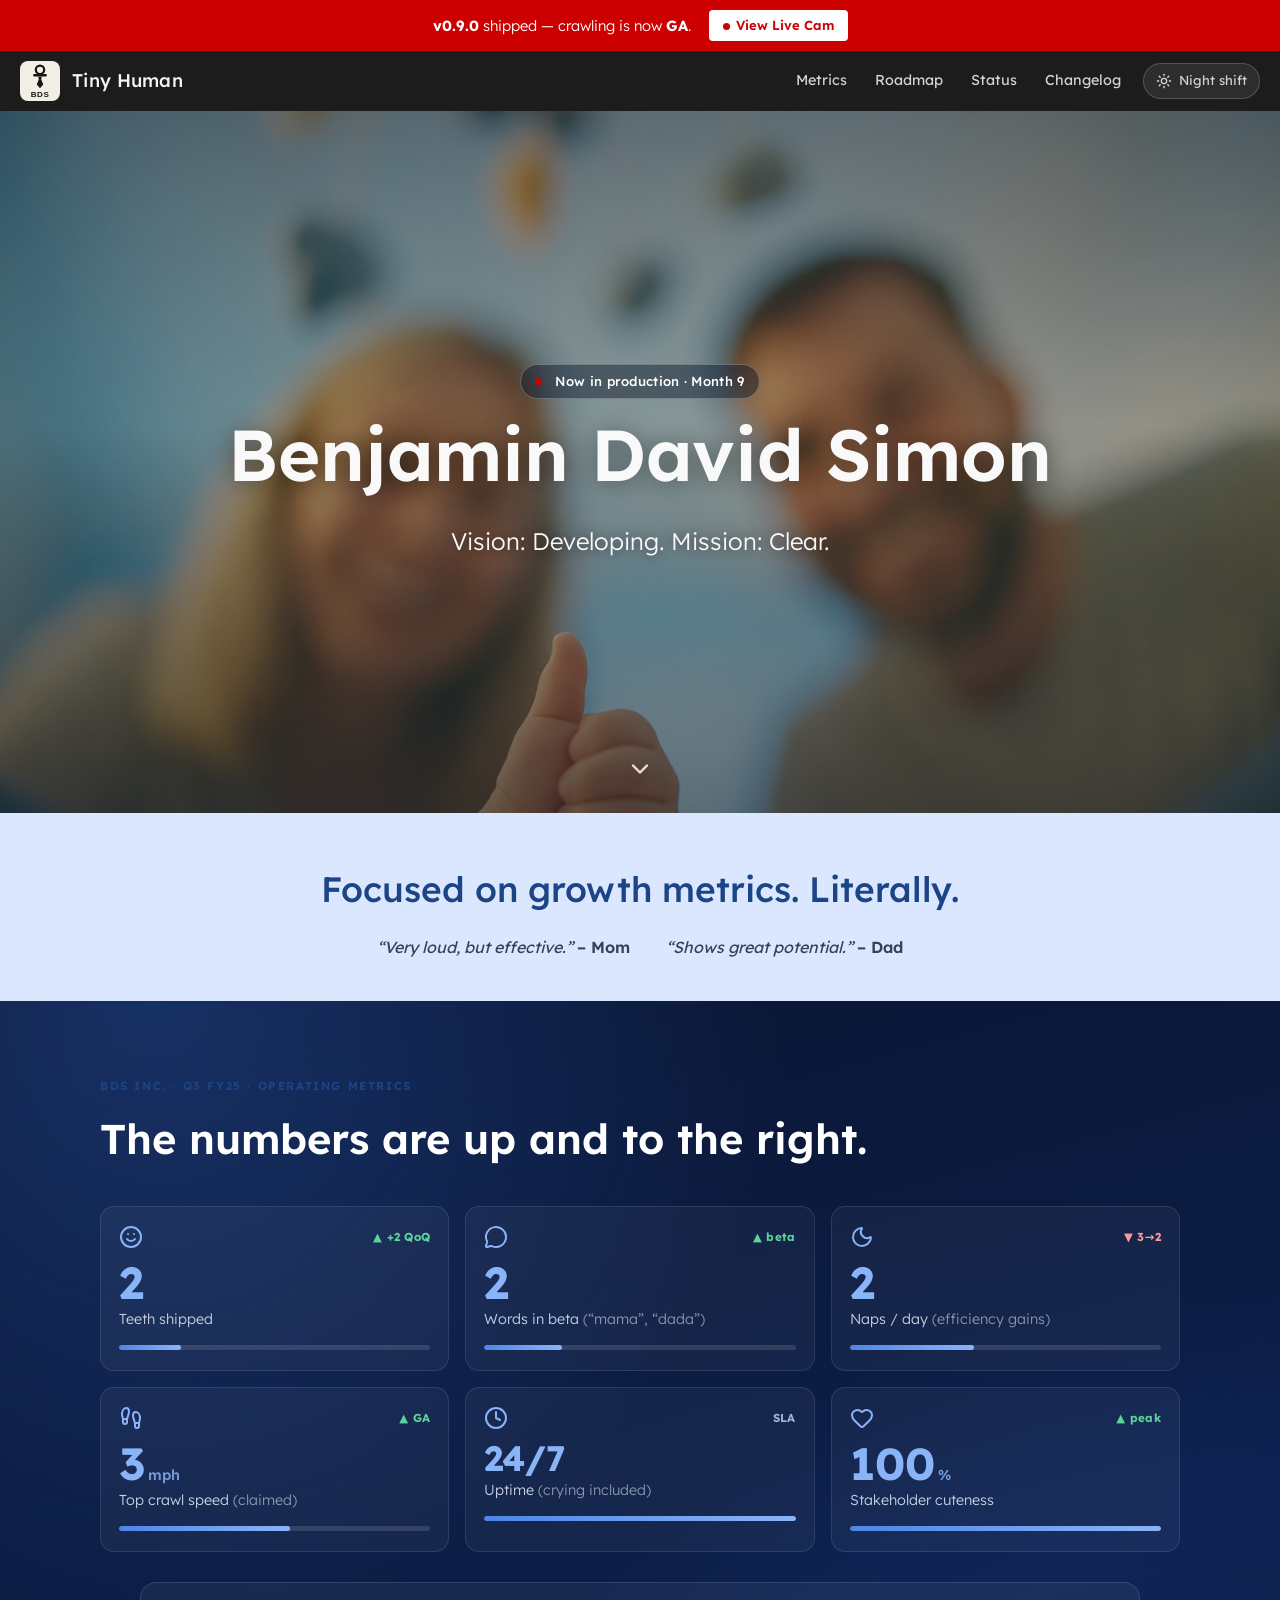
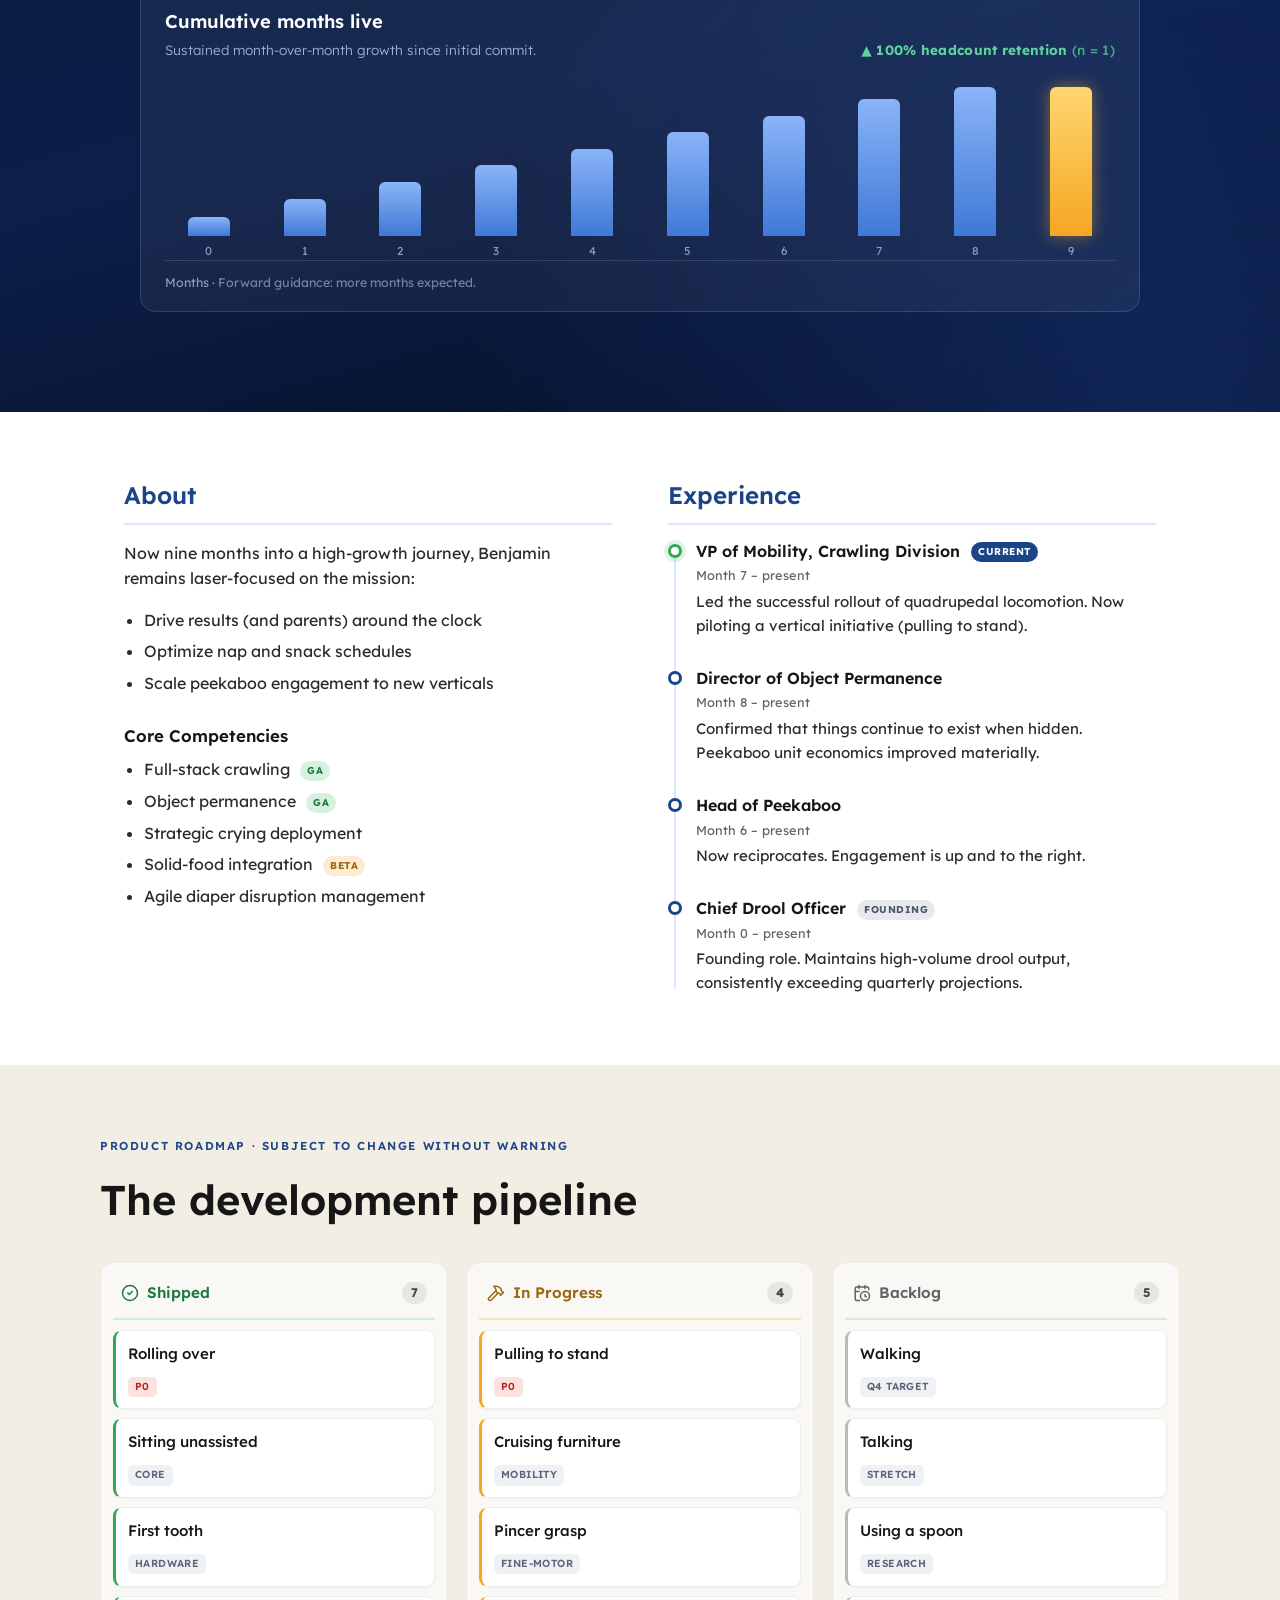
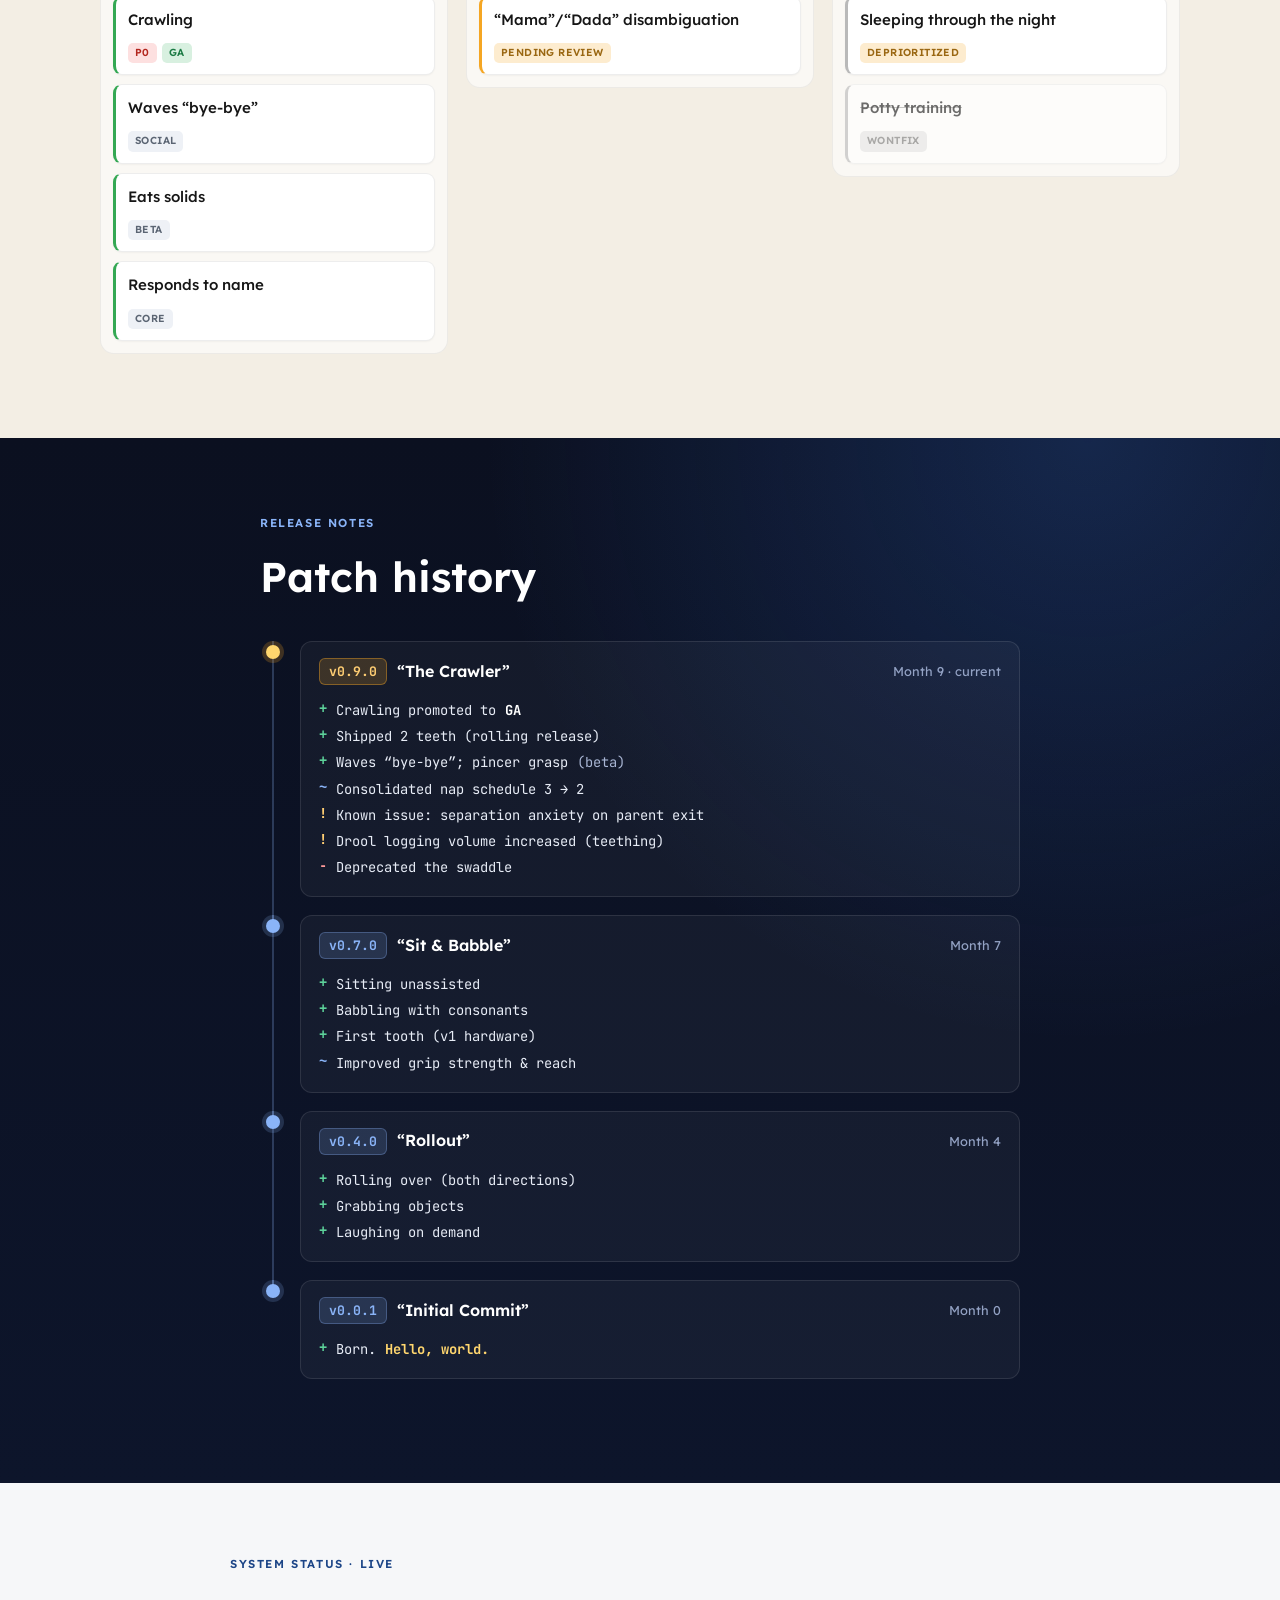
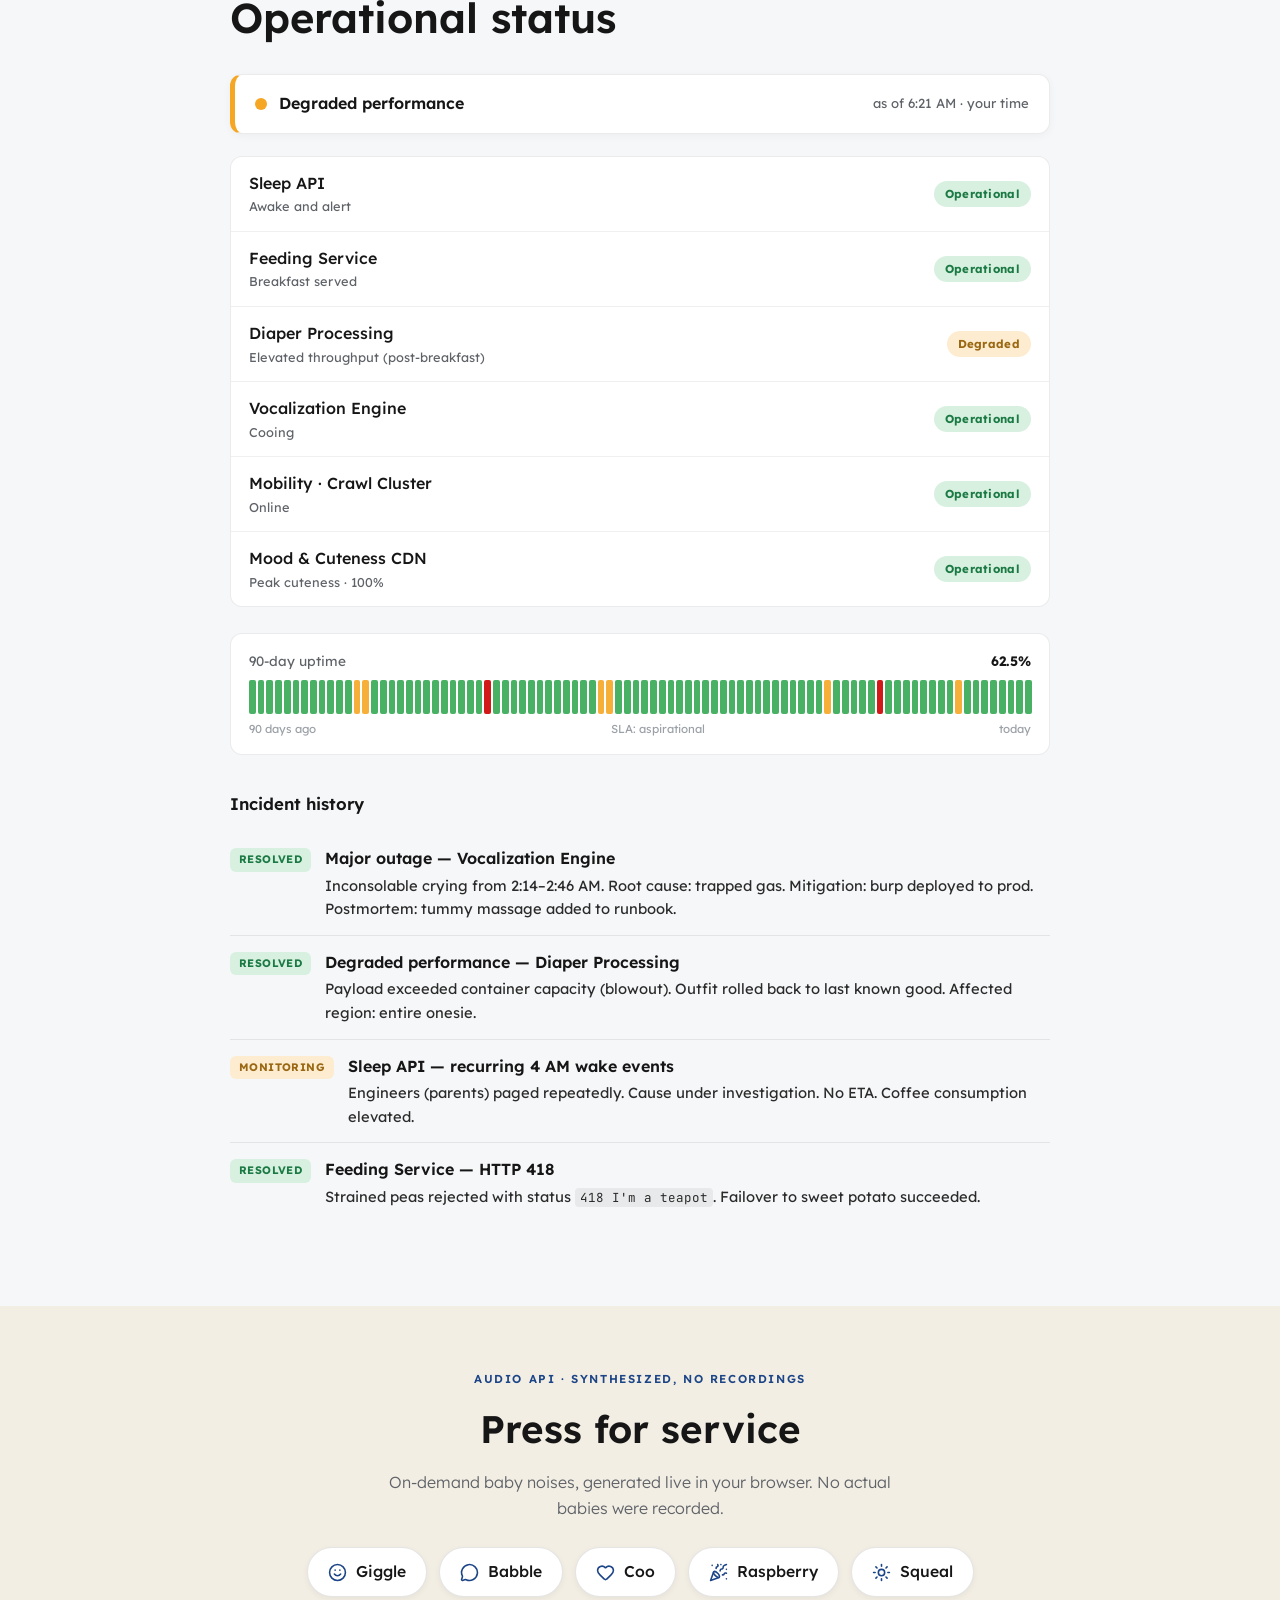
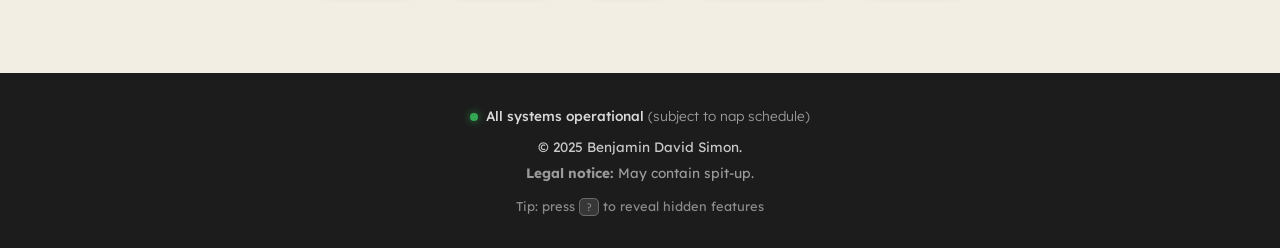
==== commit 9c58cfa0: "Teeth=2, synthesized giggle soundboard, and ? help overlay - Teeth count set to 2 everywhere (metric" ====
--- a/index.html
+++ b/index.html
@@ -36,7 +36,8 @@
   <link rel="preconnect" href="https://fonts.gstatic.com" crossorigin />
   <link href="https://fonts.googleapis.com/css2?family=Lexend:wght@300;400;500;600;700&family=JetBrains+Mono:wght@400;500;700&display=swap" rel="stylesheet" />
 
-  <link rel="stylesheet" href="styles.css" />
+  <!-- NOTE: bump ?v= on every styles.css / app.js change to bust Cloudflare's 4h asset cache -->
+  <link rel="stylesheet" href="styles.css?v=4" />
 </head>
 <body>
 
@@ -53,6 +54,7 @@
     <symbol id="i-calendar" viewBox="0 0 24 24"><path d="M16 14v2.2l1.6 1"/><path d="M16 2v4"/><path d="M21 7.5V6a2 2 0 0 0-2-2H5a2 2 0 0 0-2 2v14a2 2 0 0 0 2 2h3.5"/><path d="M3 10h5"/><path d="M8 2v4"/><circle cx="16" cy="16" r="6"/></symbol>
     <symbol id="i-sun" viewBox="0 0 24 24"><circle cx="12" cy="12" r="4"/><path d="M12 2v2"/><path d="M12 20v2"/><path d="m4.93 4.93 1.41 1.41"/><path d="m17.66 17.66 1.41 1.41"/><path d="M2 12h2"/><path d="M20 12h2"/><path d="m6.34 17.66-1.41 1.41"/><path d="m19.07 4.93-1.41 1.41"/></symbol>
     <symbol id="i-eye" viewBox="0 0 24 24"><path d="M2.062 12.348a1 1 0 0 1 0-.696 10.75 10.75 0 0 1 19.876 0 1 1 0 0 1 0 .696 10.75 10.75 0 0 1-19.876 0"/><circle cx="12" cy="12" r="3"/></symbol>
+    <symbol id="i-party" viewBox="0 0 24 24"><path d="M5.8 11.3 2 22l10.7-3.79"/><path d="M4 3h.01"/><path d="M22 8h.01"/><path d="M15 2h.01"/><path d="M22 20h.01"/><path d="m22 2-2.24.75a2.9 2.9 0 0 0-1.96 3.12c.1.86-.57 1.63-1.45 1.63h-.38c-.86 0-1.6.6-1.76 1.44L14 10"/><path d="m22 13-.82-.33c-.86-.34-1.82.2-1.98 1.11c-.11.7-.72 1.22-1.43 1.22H17"/><path d="m11 2 .33.82c.34.86-.2 1.82-1.11 1.98C9.52 4.9 9 5.52 9 6.23V7"/><path d="M11 13c1.93 1.93 2.83 4.17 2 5-.83.83-3.07-.07-5-2-1.93-1.93-2.83-4.17-2-5 .83-.83 3.07.07 5 2Z"/></symbol>
   </svg>
 
   <!-- Announcement bar -->
@@ -84,7 +86,18 @@
   <div class="peekaboo" id="peekaboo" aria-hidden="true">
     <div class="peekaboo__panel peekaboo__panel--l"></div>
     <div class="peekaboo__panel peekaboo__panel--r"></div>
-    <div class="peekaboo__word"><svg class="ico"><use href="#i-eye"/></svg> Peekaboo!</div>
+    <div class="peekaboo__scrim"></div>
+    <div class="peekaboo__word"><svg class="ico peekaboo__eye"><use href="#i-eye"/></svg><span class="peekaboo__txt">Where&rsquo;s Benji?</span></div>
+  </div>
+
+  <!-- Konami "Founder Mode" party overlay -->
+  <div class="party" id="party" aria-hidden="true">
+    <div class="party__card">
+      <svg class="ico party__icon"><use href="#i-party"/></svg>
+      <p class="party__title">Founder Mode</p>
+      <p class="party__sub">Unlocked. Equity vesting accelerated.</p>
+      <p class="party__hint">↑ ↑ ↓ ↓ ← → ← → B A</p>
+    </div>
   </div>
 
   <!-- Hero -->
@@ -93,7 +106,7 @@
     <div class="hero__scrim"></div>
     <div class="hero__inner">
       <p class="hero__badge"><span class="live-dot" aria-hidden="true"></span> Now in production · Month 9</p>
-      <h1 class="hero__title">Benjamin David Simon</h1>
+      <h1 class="hero__title" id="heroName" title="Psst — tap my name" tabindex="0" role="button">Benjamin David Simon</h1>
       <p class="hero__tagline">Vision: Developing. Mission: Clear.</p>
     </div>
     <a class="hero__scroll" href="#growth" aria-label="Scroll down">
@@ -118,10 +131,10 @@
 
       <div class="metric-grid">
         <article class="metric reveal">
-          <div class="metric__top"><span class="metric__icon"><svg class="ico"><use href="#i-smile"/></svg></span><span class="trend up">▲ +4 QoQ</span></div>
-          <div class="metric__num"><span data-count="6">0</span></div>
+          <div class="metric__top"><span class="metric__icon"><svg class="ico"><use href="#i-smile"/></svg></span><span class="trend up">▲ +2 QoQ</span></div>
+          <div class="metric__num"><span data-count="2">0</span></div>
           <div class="metric__label">Teeth shipped</div>
-          <div class="bar"><i style="--w:60%"></i></div>
+          <div class="bar"><i style="--w:20%"></i></div>
         </article>
 
         <article class="metric reveal">
@@ -297,7 +310,7 @@
             </div>
             <ul class="notes">
               <li class="add"><code>+</code> Crawling promoted to <b>GA</b></li>
-              <li class="add"><code>+</code> Shipped 6 teeth (rolling release)</li>
+              <li class="add"><code>+</code> Shipped 2 teeth (rolling release)</li>
               <li class="add"><code>+</code> Waves “bye-bye”; pincer grasp <em>(beta)</em></li>
               <li class="chg"><code>~</code> Consolidated nap schedule 3 → 2</li>
               <li class="warn"><code>!</code> Known issue: separation anxiety on parent exit</li>
@@ -436,14 +449,51 @@
     </div>
   </section>
 
+  <!-- ===== Soundboard ===== -->
+  <section class="soundboard" id="sounds" aria-label="Soundboard">
+    <div class="soundboard__inner">
+      <p class="eyebrow">Audio API · synthesized, no recordings</p>
+      <h2 class="soundboard__title">Press for service</h2>
+      <p class="soundboard__lead">On-demand baby noises, generated live in your browser. No actual babies were recorded.</p>
+      <div class="sound-grid">
+        <button class="snd" type="button" data-sound="giggle"><svg class="ico"><use href="#i-smile"/></svg> Giggle</button>
+        <button class="snd" type="button" data-sound="babble"><svg class="ico"><use href="#i-msg"/></svg> Babble</button>
+        <button class="snd" type="button" data-sound="coo"><svg class="ico"><use href="#i-heart"/></svg> Coo</button>
+        <button class="snd" type="button" data-sound="raspberry"><svg class="ico"><use href="#i-party"/></svg> Raspberry</button>
+        <button class="snd" type="button" data-sound="squeal"><svg class="ico"><use href="#i-sun"/></svg> Squeal</button>
+      </div>
+    </div>
+  </section>
+
+  <!-- Hidden-features / easter-egg help overlay (press ?) -->
+  <div class="help" id="help" aria-hidden="true" role="dialog" aria-modal="true" aria-label="Hidden features">
+    <div class="help__card">
+      <button class="help__close" id="helpClose" type="button" aria-label="Close">&times;</button>
+      <p class="eyebrow">Easter eggs</p>
+      <h2 class="help__title">Hidden features</h2>
+      <p class="help__lead">A few things to play with around the site:</p>
+      <ul class="help__list">
+        <li><span class="help__act">Tap the name</span><span>&ldquo;Benjamin David Simon&rdquo; in the hero cycles his nicknames</span></li>
+        <li><span class="help__act">Click the logo</span><span>The BDS logo (top-left) plays peekaboo</span></li>
+        <li><span class="help__act">Click a &ldquo;Shipped&rdquo; card</span><span>Confetti on the roadmap board</span></li>
+        <li><span class="help__act">Press for service</span><span>The soundboard plays synthesized baby noises</span></li>
+        <li><span class="help__act">Night shift</span><span>Toggle dark mode in the top nav</span></li>
+        <li><span class="help__act"><code>↑↑↓↓←→←→ B A</code></span><span>The Konami code unlocks Founder Mode</span></li>
+        <li><span class="help__act">Dev console</span><span>There&rsquo;s a message waiting in the browser console</span></li>
+      </ul>
+      <p class="help__foot">Press <kbd>?</kbd> or <kbd>Esc</kbd> to close</p>
+    </div>
+  </div>
+
   <!-- Footer -->
   <footer class="footer">
     <p class="footer__status"><span class="status-dot" aria-hidden="true"></span> All systems operational <span class="footer__dim">(subject to nap schedule)</span></p>
     <p>&copy; 2025 Benjamin David Simon.</p>
     <p class="footer__legal"><strong>Legal notice:</strong> May contain spit-up.</p>
+    <p class="footer__hint">Tip: press <kbd>?</kbd> to reveal hidden features</p>
   </footer>
 
-  <script src="app.js" defer></script>
+  <script src="app.js?v=4" defer></script>
   <script>
     console.log("%c👶 Tiny Human v0.9.0 — now crawling.", "font-size:14px;font-weight:700;color:#1c4587;");
     console.log("%cHiring soon: Junior VP of Peekaboo. No experience required.", "color:#5f6368;");
--- a/styles.css
+++ b/styles.css
@@ -187,6 +187,16 @@
   margin: 0 0 .4em;
   line-height: 1.05;
   text-shadow: 0 2px 24px rgba(0,0,0,.45);
+  cursor: pointer;
+  user-select: none;
+  -webkit-user-select: none;
+}
+.hero__title:focus-visible { outline: 2px solid rgba(255,255,255,.85); outline-offset: 8px; border-radius: 8px; }
+.hero__title.swap { animation: nameSwap .4s cubic-bezier(.3,1.4,.5,1); }
+@keyframes nameSwap {
+  0%   { transform: scale(.9);  opacity: .35; }
+  55%  { transform: scale(1.05); }
+  100% { transform: scale(1);   opacity: 1; }
 }
 .hero__tagline {
   font-size: clamp(1rem, 2.4vw, 1.5rem);
@@ -741,19 +751,60 @@
 .peekaboo { position: fixed; inset: 0; z-index: 200; pointer-events: none; visibility: hidden; }
 .peekaboo.show { visibility: visible; }
 .peekaboo__panel { position: absolute; top: 0; bottom: 0; width: 52%; background: linear-gradient(135deg, #1c4587, #0c1f4a);
-  transform: translateX(-105%); transition: transform .42s cubic-bezier(.7,0,.3,1); }
+  transform: translateX(-105%); transition: transform 1.15s cubic-bezier(.55,0,.3,1); }
 .peekaboo__panel--r { right: 0; transform: translateX(105%); }
 .peekaboo.show .peekaboo__panel--l { transform: translateX(0); }
 .peekaboo.show .peekaboo__panel--r { transform: translateX(0); }
+.peekaboo.open .peekaboo__panel { transition: transform .6s cubic-bezier(.5,0,.35,1); }
 .peekaboo.open .peekaboo__panel--l { transform: translateX(-105%); }
 .peekaboo.open .peekaboo__panel--r { transform: translateX(105%); }
+/* dimming backdrop so the reveal text is readable once panels open */
+.peekaboo__scrim {
+  position: absolute; inset: 0;
+  background: radial-gradient(circle at center, rgba(10,18,42,.82), rgba(5,9,22,.94));
+  opacity: 0; transition: opacity .55s ease;
+}
+.peekaboo.open .peekaboo__scrim { opacity: 1; }
+.peekaboo.done .peekaboo__scrim { opacity: 0; }
 .peekaboo__word {
-  position: absolute; inset: 0; display: flex; align-items: center; justify-content: center; gap: 12px;
-  color: #fff; font-size: clamp(2rem, 8vw, 4rem); font-weight: 700;
-  opacity: 0; transform: scale(.7); transition: opacity .25s ease, transform .35s cubic-bezier(.3,1.6,.5,1);
-}
-.peekaboo__word .ico { width: .9em; height: .9em; }
-.peekaboo.open .peekaboo__word { opacity: 1; transform: scale(1); }
+  position: absolute; inset: 0; display: flex; align-items: center; justify-content: center; gap: 14px;
+  color: #fff; font-size: clamp(2rem, 8vw, 4rem); font-weight: 700; text-align: center; padding: 0 20px;
+  text-shadow: 0 2px 24px rgba(0,0,0,.6), 0 0 3px rgba(0,0,0,.5);
+  opacity: 0; transform: scale(.82); transition: opacity .35s ease, transform .4s cubic-bezier(.3,1.5,.5,1);
+}
+.peekaboo.show .peekaboo__word { opacity: 1; transform: scale(1); }
+.peekaboo.open .peekaboo__word { opacity: 1; transform: scale(1); animation: pop .55s cubic-bezier(.3,1.5,.5,1); }
+.peekaboo.done .peekaboo__word { opacity: 0; }
+@keyframes pop { 0% { transform: scale(.8); } 60% { transform: scale(1.09); } 100% { transform: scale(1); } }
+.peekaboo__eye { width: .9em; height: .9em; display: none; }
+.peekaboo.open .peekaboo__eye { display: inline-block; }
+
+/* ===== Konami "Founder Mode" party ===== */
+.party {
+  position: fixed; inset: 0; z-index: 205;
+  display: flex; align-items: center; justify-content: center;
+  pointer-events: none; opacity: 0; visibility: hidden;
+  transition: opacity .4s ease, visibility .4s ease;
+  background: radial-gradient(circle at center, rgba(22,34,78,.62), rgba(7,11,26,.86));
+}
+.party.show { opacity: 1; visibility: visible; }
+.party__card {
+  text-align: center; color: #fff; padding: 0 24px;
+  transform: scale(.55) translateY(24px); opacity: 0;
+  transition: transform .55s cubic-bezier(.2,1.6,.4,1), opacity .4s ease;
+}
+.party.show .party__card { transform: scale(1) translateY(0); opacity: 1; }
+.party__icon { width: 68px; height: 68px; color: #ffd66e; filter: drop-shadow(0 6px 22px rgba(245,166,35,.55)); animation: partyspin 4s linear infinite; }
+@keyframes partyspin { from { transform: rotate(-8deg); } 50% { transform: rotate(8deg); } to { transform: rotate(-8deg); } }
+.party__title {
+  font-size: clamp(2.6rem, 9vw, 5rem); font-weight: 700; margin: .15em 0 .08em; line-height: 1;
+  background: linear-gradient(90deg, #ffd66e, #ff8a5c, #ff6ea9, #8ab4f8, #5dd29a, #ffd66e);
+  background-size: 220% auto; -webkit-background-clip: text; background-clip: text; color: transparent;
+  animation: partyhue 3s linear infinite;
+}
+@keyframes partyhue { to { background-position: 220% center; } }
+.party__sub { font-size: 1.15rem; color: #e0e7f6; margin: 0 0 16px; font-weight: 300; }
+.party__hint { font-family: var(--mono); font-size: .78rem; color: #93a6cc; letter-spacing: 3px; margin: 0; }
 
 /* ===== Confetti + toast ===== */
 .confetti-layer { position: fixed; inset: 0; z-index: 190; pointer-events: none; overflow: hidden; }
@@ -831,3 +882,77 @@
   .metric-grid { grid-template-columns: 1fr 1fr; gap: 12px; }
   .metric { padding: 14px; }
 }
+
+/* ===== Soundboard ===== */
+.soundboard { background: var(--cream); padding: 64px 24px 76px; text-align: center; }
+[data-theme="night"] .soundboard { background: #0b1222; }
+.soundboard__inner { max-width: 720px; margin: 0 auto; }
+.soundboard__title {
+  font-size: clamp(1.6rem, 4.2vw, 2.4rem); font-weight: 600; color: var(--ink); margin: 0 0 10px;
+}
+[data-theme="night"] .soundboard__title { color: #fff; }
+.soundboard__lead { color: var(--muted); margin: 0 auto 26px; max-width: 520px; font-weight: 300; }
+[data-theme="night"] .soundboard__lead { color: #aab4c8; }
+.sound-grid { display: flex; flex-wrap: wrap; gap: 12px; justify-content: center; }
+.snd {
+  display: inline-flex; align-items: center; gap: 9px;
+  font: inherit; font-weight: 500; font-size: .98rem; color: var(--ink);
+  background: #fff; border: 1px solid rgba(0,0,0,.1); border-radius: 999px;
+  padding: 11px 20px; cursor: pointer;
+  box-shadow: 0 2px 6px rgba(0,0,0,.05);
+  transition: transform .12s ease, box-shadow .12s ease, background .12s ease;
+}
+.snd .ico { width: 19px; height: 19px; color: var(--blue); }
+.snd:hover { transform: translateY(-2px); box-shadow: 0 8px 20px rgba(0,0,0,.12); }
+.snd:active, .snd.playing { transform: translateY(0) scale(.96); background: var(--blue-soft); }
+[data-theme="night"] .snd { background: #121a2c; border-color: rgba(255,255,255,.1); color: #eef2fb; }
+[data-theme="night"] .snd .ico { color: var(--sky); }
+[data-theme="night"] .snd.playing { background: #1c2c4a; }
+
+/* ===== Footer hint ===== */
+.footer__hint { color: #8b8b8b; font-size: .8rem; margin-top: 12px !important; }
+.footer__hint kbd, .help kbd {
+  font-family: var(--mono); font-size: .82em;
+  background: rgba(255,255,255,.12); border: 1px solid rgba(255,255,255,.25);
+  border-radius: 5px; padding: 1px 6px;
+}
+
+/* ===== Help / easter-egg overlay ===== */
+.help {
+  position: fixed; inset: 0; z-index: 215;
+  display: flex; align-items: center; justify-content: center; padding: 24px;
+  background: rgba(6,10,24,.66); backdrop-filter: blur(3px);
+  opacity: 0; visibility: hidden; transition: opacity .25s ease, visibility .25s ease;
+}
+.help.show { opacity: 1; visibility: visible; }
+.help__card {
+  position: relative; width: 100%; max-width: 540px;
+  background: linear-gradient(165deg, #0d1830, #0a1426);
+  color: #e7ecf6; border: 1px solid rgba(138,180,248,.25);
+  border-radius: 16px; padding: 30px 30px 24px;
+  box-shadow: 0 30px 80px rgba(0,0,0,.5);
+  transform: translateY(14px) scale(.98); transition: transform .3s cubic-bezier(.2,1.3,.4,1);
+}
+.help.show .help__card { transform: none; }
+.help__close {
+  position: absolute; top: 12px; right: 14px;
+  background: none; border: 0; color: #93a2c4; font-size: 1.7rem; line-height: 1;
+  cursor: pointer; padding: 4px 8px; border-radius: 8px;
+}
+.help__close:hover { color: #fff; background: rgba(255,255,255,.08); }
+.help__title { font-size: 1.6rem; font-weight: 600; color: #fff; margin: 0 0 6px; }
+.help__lead { color: #aab8d6; font-weight: 300; margin: 0 0 18px; }
+.help__list { list-style: none; margin: 0 0 18px; padding: 0; }
+.help__list li {
+  display: grid; grid-template-columns: 160px 1fr; gap: 14px; align-items: center;
+  padding: 10px 0; border-top: 1px solid rgba(255,255,255,.08); font-size: .92rem;
+}
+.help__list li:first-child { border-top: 0; }
+.help__act { font-weight: 600; color: #8ab4f8; }
+.help__act code { font-family: var(--mono); font-size: .82em; color: #ffce73; }
+.help__list li > span:last-child { color: #c4cee0; }
+.help__foot { text-align: center; color: #8b9bbd; font-size: .82rem; margin: 4px 0 0; }
+@media (max-width: 460px) {
+  .help__list li { grid-template-columns: 1fr; gap: 2px; }
+  .help__card { padding: 26px 20px 20px; }
+}
